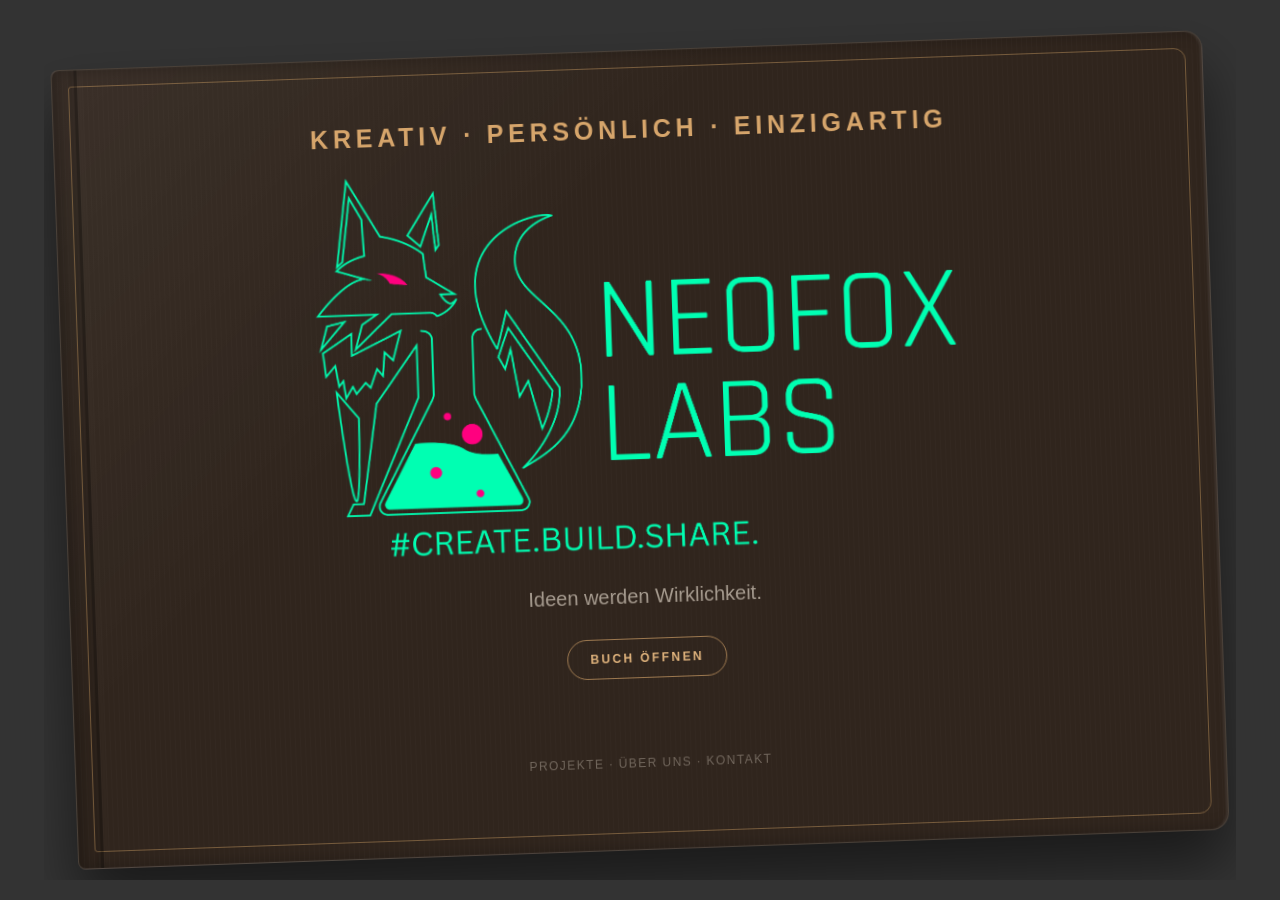
==== html/index.html @ 19af63b9 "webside new design" ====
<!DOCTYPE html>
<html>
    <head>
        <link rel="stylesheet" href="/css/style.css">
        <link rel="stylesheet" href="/css/nav-bar.css">
        <link rel="stylesheet" href="/css/footer.css">
        <link rel="stylesheet" href="/css/catalog.css">
        <link rel="shortcut icon" href="/pics/favicon.ico" type="image/x-icon">
        <script src="/js/main-function-script.js" defer></script>
        <script src="/js/navbar_footer.js"></script>
        <script src="/js/catalog.js"></script>

        <!--schrift-->
        <link rel="preconnect" href="https://fonts.googleapis.com">
        <link rel="preconnect" href="https://fonts.gstatic.com" crossorigin>
        <link href="https://fonts.googleapis.com/css2?family=Atkinson+Hyperlegible+Mono:ital,wght@0,200..800;1,200..800&display=swap" rel="stylesheet">
        <link rel="preconnect" href="https://fonts.googleapis.com">
        <link rel="preconnect" href="https://fonts.gstatic.com" crossorigin>

        <link href="https://fonts.googleapis.com/css2?family=Caveat:wght@400;500&display=swap" rel="stylesheet">

        <title>Neofox-Labs</title>
    </head>

    <body>
        <!--<div id="navbar"></div>

        <div id="logo">
            <img src="/pics/Logo2.png" alt="Neongrüner eckiger Fuchs mit magentafarbenem Auge und integriertem Erlmeyerkoblen" style="height: 100%; width:auto">
        </div>-->

        <div class="page_content">

            <div class="catalog-page centered height_100vh">
                <div class="catalog-section column">

                    <div class="catalog-stage">
                    
                        <div class="catalog-book" id="catalogBook">
                        
                            <!-- Geschlossener Buchdeckel -->
                            <button
                                class="book-cover"
                                id="bookCover"
                                type="button"
                                aria-label="Referenzkatalog öffnen"
                                aria-expanded="false"
                            >
                        
                                <div class="book-cover-content">
                                
                                    <span class="cover-eyebrow">
                                        KREATIV &middot; PERSÖNLICH &middot; EINZIGARTIG
                                    </span>
                                
                                    <img src="/pics/Logo2.png" alt="Neongrüner eckiger Fuchs mit magentafarbenem Auge und integriertem Erlmeyerkoblen" class="cover-logo">
                                    <p class="font_size_20 margin_to_bo_25">
                                        Ideen werden Wirklichkeit.
                                    </p>
                                
                                    <span class="cover-open-hint">
                                        Buch öffnen
                                    </span>

                                    <p class="cover-chapters">
                                        Projekte &middot; Über uns &middot; Kontakt
                                    </p>
                                
                                </div>
                            
                                <span class="book-spine"></span>
                            
                            </button>
                        
                        
                            <!-- Geöffnete Buchseiten -->
                            <div class="book-pages" id="bookPages">
                            
                                <!-- Feste linke Buchseite -->
                                <div class="book-base-page book-base-left">
                                    <span class="book-placeholder">
                                        Für alle, die Ideen nicht nur denken,<br>
                                        sondern Wirklichkeit werden lassen.<br>

                                        Dieses Buch erzählt von Projekten,<br>
                                        die mit einer Idee begonnen haben<br>
                                        und Stück für Stück Gestalt angenommen haben.<br>

                                        Vielleicht beginnt auf den nächsten Seiten<br>
                                        auch deine Geschichte.
                                    </span>

                                    <div class="catalog-controls" id="catalogControls">

                                        <button
                                            class="catalog-arrow"
                                            id="previousPages"
                                            type="button"
                                            aria-label="Vorherige Seite"
                                        >
                                            &#8592;
                                        </button>
                                    
                                        <button
                                            class="close-catalog"
                                            id="closeCatalog"
                                            type="button"
                                        >
                                            Katalog schliessen
                                        </button>
                                    
                                        <button
                                            class="catalog-arrow"
                                            id="nextPages"
                                            type="button"
                                            aria-label="Nächste Seite"
                                        >
                                            &#8594;
                                        </button>
                                    
                                    </div>

                                </div>
                            
                                <!-- Feste rechte Buchseite -->
                                <div class="book-base-page book-base-right"></div>
                            
                                <div class="book-center-fold"></div>

                                <!-- ==========================
                                     HIER KOMMEN DIE SEITEN HIN
                                =========================== -->

                                <div class="catalog-sheet" data-page="1">
                                    <div class="sheet-front page-layout">
                                        <!--Seite 1-->
                                        <div class="margin_to_bo_15"></div>
                                        <img src="/pics/10.webp" style="width: 400px;" alt="">
                                        <div class="margin_to_bo_10"></div>
                                        <h2 class="font-color">Schloss Leuk beleuchtet</h2>
                                    </div>
                                
                                    <div class="sheet-back page-layout">
                                        <!--Seite 2-->
                                        <div class="margin_to_bo_35"></div>
                                        <h2 class="font-color">Schloss Leuk beleuchtet</h2>
                                        <h3 class="font-color">Informationen</h3>
                                        <div class="font-color">
                                            <table>
                                                <tr class="height_30">
                                                    <td class="width_250">Laserdauer:</td>
                                                    <td>20 min</td>
                                                </tr>
                                                <tr class="height_30">
                                                    <td class="width_250">Anzahl und Grösse Sperrholz:</td>
                                                    <td>1,5 DinA3</td>
                                                </tr>
                                                <tr class="height_30">
                                                    <td class="width_250">Baudauer:</td>
                                                    <td>1,5 h</td>
                                                </tr>
                                                <tr class="height_30">
                                                    <td class="width_250">Preis mit Beleuchtung:</td>
                                                    <td>60 CHF</td>
                                                </tr>
                                                <tr class="height_30">
                                                    <td class="width_250">Preis ohne Beleuchtung:</td>
                                                    <td>50 CHF</td>
                                                </tr>
                                            </table>

                                        </div>

                                    </div>
                                </div>
                            
                                <div class="catalog-sheet" data-page="2">
                                    <div class="sheet-front page-layout">
                                        Seite 3
                                    </div>
                                
                                    <div class="sheet-back page-layout">
                                        Seite 4
                                    </div>
                                </div>
                            
                            </div>

                            <!-- Ende book-pages -->

                        </div>
                        <!-- Ende catalog-book -->
                    
                    
                        <!--<div
                            class="catalog-controls"
                            id="catalogControls"
                        >
                    
                            <button
                                class="catalog-arrow"
                                id="previousPages"
                                type="button"
                                aria-label="Vorherige Seite"
                            >
                                &#8592;
                            </button>
                        
                            <button
                                class="close-catalog"
                                id="closeCatalog"
                                type="button"
                            >
                                Katalog schliessen
                            </button>
                        
                            <button
                                class="catalog-arrow"
                                id="nextPages"
                                type="button"
                                aria-label="Nächste Seite"
                            >
                                &#8594;
                            </button>
                        
                        </div>-->
                    
                    </div>
                    <!-- Ende catalog-stage -->
                
                </div>

            

            <!--<div class="construction-banner text_center margin_top_15">
                🚧 Der Shop befindet sich aktuell im Umbau. Inhalte und Funktionen werden laufend ergänzt.
            </div>-->
        </div>

        <!--<div id="line"></div>
        <div id="footer"></div>-->
    </body>
</html>
---- css/style.css ----
:root{
    --background: #333333;
    --background-book-sheets: linear-gradient(90deg,#d8d0c4 0%,#e7dfd3 3%,#f3ebdf 10%,#f3ebdf 90%,#eee5d8 96%,#ddd3c5 100%);
    --footer: #252525;
    --laser: #00ffb2;
    --accent: #ff007f;
    --text-normal: #dedede;
    --font-gold: #d6a56b;
    --box-shadow-weich: rgba(0, 255, 175, 0.25);
    --box-shadow-mittel: rgba(0, 255, 175, 0.5);
}

* {
    box-sizing: border-box;
}

.page_content{
    flex: 1;
}

.construction-banner{
    position: fixed;
    top: 650px;
    left: 0;
    width: 100%;
    background: var(--footer);
    color: var(--accent);
    text-align: center;
    font-weight: 700;
    font-size: 20px;
    padding: 12px 20px;
    z-index: 9999;
    box-shadow: 0 4px 12px rgba(0,0,0,.25);
}

html{
    height: 100%;
}

body{
    background-color: var(--background);
    color: var(--text-normal);

    margin: 0;
    min-height: 100%;

    display: flex;
    flex-direction: column;

    font-family: "Atkinson Hyperlegile Mono", sans-serif;
}

#logo{
    display: flex;
    justify-content: center;
    align-items: center;
    margin: 0;
    height: 13.5vh;
}

#info_text{
    width: 100vw;
    display: flex;
    justify-content: center;
    text-align: center;
    margin: 10px auto;
}

#h2_changed{
    margin-top: 10px;
}

#buttons{
    display: flex;
    justify-content: center;
    margin-top: 20px;
}

.button{
    height: 40px;
    width: 250px;
    font-size: 20px;
    margin: 10px;
    background: var(--box-shadow-weich);
    box-shadow: 0 0 18px var(--box-shadow-weich);
    color: var(--accent);
    border: 0;
    border-radius: 40px;
}

.button:hover{
    background-color: var(--laser);
    cursor: pointer;
}

.button_small{
    height: 30px;
    width: 200px;
    font-size: 15px;
    margin: 10px;
    background: var(--box-shadow-weich);
    box-shadow: 0 0 18px var(--box-shadow-weich);
    color: var(--accent);
    border: 0;
    border-radius: 40px;
}

.button_small:hover{
    background-color: var(--laser);
    cursor: pointer;
}

.margin_to_bo_5{
    margin: 5px 0;
}

.margin_to_bo_10{
    margin: 10px 0;
}

.margin_to_bo_15{
    margin: 15px 0;
}

.margin_to_bo_25{
    margin: 25px 0;
}

.margin_to_bo_35{
    margin: 35px 0;
}

.margin_bo_15{
    margin-bottom: 15px;
}

.margin_bo_5{
    margin-bottom: 5px;
}

.margin_bo_0{
    margin-bottom: 0;
}

.fullscreen{
    display: flex;
    flex-direction: column;
    align-items: center;
}

.just_cont{
    justify-content: center;
}

.display_flex{
    display: flex;
}

.centered{
    display: flex;
    justify-content: center;
    align-items: center;
}

.profilbild{
    height: 320px;
    width: fit-content;
    margin-bottom: 15px;
}

.margin_top_25{
    margin-top: 25px;
}

.margin_top_20{
    margin-top: 20px;
}

.margin_top_15{
    margin-top: 15px;
}


.text_center{
    text-align: center;
    line-height: 1.5;
}

.line_height_normal{
    line-height: 0.5;
}

.line_short{
    border: 2px solid var(--box-shadow-weich);
    filter: blur(4px);
    width: 1000px;
}

.line_very_short{
    border: 2px solid var(--box-shadow-weich);
    filter: blur(4px);
    width: 400px;
    margin: 20px 0;
}

.form_row{
    display: flex;
    justify-content: space-between;
}

.form_button{
    display: flex;
    justify-content: center;
}

.form_row label{
    width: 80px;
}

.form_row input{
    flex-grow: 1;
}

.font_size_10{
    font-size: 10px;
}

.font_size_20{
    font-size: 20px;
}

.info_contact{
    width: 500px;
}

.info_text{
    width: 1000px;
}

.font_bold{
    font-weight: bold;
}

.letter_glow{
    color: var(--box-shadow-mittel);
    text-decoration: none;
}

.margin_10_vh{
    margin-top: 10vh;
}

.margin_9_55_vh{
    margin: 9.55vh 0;
}

strong{
    color: var(--box-shadow-mittel);
    font-weight: 900;
}

ul{
    line-height: 1.5;
}

.indented{
    padding-left: 20px;
}

.width_1000{
    width: 1000px;
}

.height_520{
    height: 520px;
}

.width_500{
    width: 500px;
}

.min_width_150{
    min-width: 150px;
}

.text_deco_none{
    text-decoration: none;
}

.padding_left_right_15{
    padding-left: 15px;
    padding-right: 15px;
}

.height_60vh{
    height: 60vh;
}

.height_100vh{
    height: 100vh;
}

.padding_left_300{
    padding-left: 300px;
}

.column{
    display: flex;
    flex-direction: column;
}

.width_250{
    width: 250px;
}

.height_30{
    height: 30px;
}
---- css/nav-bar.css ----
.navigation {
    display: flex;
    gap: 60px;
    justify-content: center;
    margin-top: 40px;
    margin-bottom: 10px;
}

.navigation a span{
    display: block;
    font-size: 0.75em;
    letter-spacing: 0.08em;
}

.navigation a{
    position: relative;
    color: var(--text-normal);
    text-decoration: none;
    text-transform: uppercase;
    text-align: center;
    letter-spacing: 0.12em;
    font-size: 20px;
    font-weight: 50;
    transition: .25s;
}

/*text färbt sich*/
.navigation a:hover{
    color: var(--laser);
}

/*unterstrich*/
.navigation a::before{
    content: "";
    position: absolute;
    left: 0;
    bottom: -8px;
    width: 0;
    height: 2px;
    background: var(--laser);
    transition: width .25s ease;
}

/*laserpunkt*/
.navigation a::after{
    content: "";
    position: absolute;
    width: 8px;
    height: 8px;
    border-radius: 50%;
    background: #ffffff;
    box-shadow: 
            0 0 8px white
            0 0 15px var(--laser)
            0 0 25px var(--laser);
    left: -8px;
    bottom: -11px;
    opacity: 0;
}

/*hover*/
.navigation a:hover::before{
    width: 100%;;
}

.navigation a:hover::after{
    opacity: 1;
    animation: laser .25s linear forwards;
}

@keyframes laser{
    from{
        left: -8px;
    }
    to{
        left: 100%;
    }
}
---- css/footer.css ----
#line{
    border: 2px solid var(--box-shadow-weich);
    filter: blur(4px);
    width: 100%;
}

#footer{
    background: var(--footer);
    width: 100%;
    display: flex;
    flex-direction: column;
    justify-content: center;
    padding-top: 30px;
    padding-bottom: 30px;
}

#footer-name{
    font-size: 20px;
    display: flex;
    justify-content: center;
}

#footer-moto{
    font-size: 12px;
    display: flex;
    justify-content: center;
}

#footer_buttons{
    display: flex;
    justify-content: center;
}

.footer_button{
    font-size: 10px;
    text-align: center;
    background: var(--footer);
    color: var(--accent);
    box-shadow: 0 0 18px var(--box-shadow-weich);
    border: 0;
    border-radius: 10px;
    width: 100px;
    height: 20px;
    margin: 15px 30px;
}

.footer_button:hover{
    background-color: var(--laser);
    cursor: pointer;
}
---- css/catalog.css ----
.font-color{
    color: darkgoldenrod;
}

.page-layout{
    height: 450px;
    display: flex;
    flex-direction: column;
    align-items: center;
}

/* =========================================
   REFERENZKATALOG
   KOMPLETTE CSS FÜR BUCH + UMBLÄTTER-EFFEKT
========================================= */

.catalog-section {
    min-height: calc(80vh - 80px);
    padding: 30px 20px;
    overflow: hidden;
    box-sizing: border-box;

    display: flex;
    justify-content: center;
    align-items: center;
}


/* =========================================
   EINLEITUNG
========================================= */

.catalog-intro {
    max-width: 750px;
    margin: 0 auto 35px;
    text-align: center;
    transition:
        opacity 0.5s ease,
        transform 0.5s ease,
        max-height 0.5s ease,
        margin 0.5s ease;
}

.catalog-intro.is-hidden {
    max-height: 0;
    margin-bottom: 0;
    opacity: 0;
    overflow: hidden;
    pointer-events: none;
    transform: translateY(-20px);
}

.catalog-eyebrow {
    display: block;
    margin-bottom: 10px;
    color: #c8965a;
    font-size: 0.8rem;
    font-weight: 600;
    letter-spacing: 0.25rem;
    text-transform: uppercase;
}

.catalog-intro h1 {
    margin: 0;
    color: #f5efe5;
    font-family: Georgia, "Times New Roman", serif;
    font-size: clamp(2.8rem, 7vw, 5rem);
    font-weight: 400;
    line-height: 1;
}

.catalog-intro p {
    max-width: 650px;
    margin: 22px auto 0;
    color: #bcb6ad;
    font-size: 1rem;
    line-height: 1.7;
}


/* =========================================
   BÜHNE
========================================= */

.catalog-stage {
    position: relative;
    width: 100%;
    max-width: 1800px;
    margin: 0 auto;
    perspective: 2200px;
}


/* =========================================
   BUCH
========================================= */

.catalog-book {
    position: relative;
    width: min(1500px, 90vw);
    height: 800px;
    margin: 0 auto;
    transform-style: preserve-3d;
    transition:
        width 0.8s ease,
        height 0.8s ease,
        transform 0.8s ease;
}

.catalog-book:not(.is-open) {
    transform: rotateZ(-2deg);
}

.catalog-book.is-open {
    width: min(1500px, 94vw);
    height: 800px;
    transform: rotateZ(0);
}


/* =========================================
   GESCHLOSSENER EINBAND
========================================= */

.book-cover {
    position: absolute;
    inset: 0;
    z-index: 200;
    display: block;
    width: 100%;
    height: 100%;
    padding: 0;
    border: 1px solid rgba(255, 255, 255, 0.12);
    border-radius: 8px 18px 18px 8px;
    background:
        linear-gradient(
            135deg,
            rgba(255, 255, 255, 0.05),
            transparent 35%
        ),
        #30251d;
    color: #f8f0e5;
    cursor: pointer;
    overflow: hidden;
    transform-origin: left center;
    transform-style: preserve-3d;
    box-shadow:
        0 35px 60px rgba(0, 0, 0, 0.5),
        inset 8px 0 15px rgba(0, 0, 0, 0.25),
        inset -2px 0 2px rgba(255, 255, 255, 0.08);
    transition:
        transform 1.1s cubic-bezier(0.7, 0, 0.2, 1),
        opacity 0.3s ease,
        visibility 0.3s ease;
}

.book-cover::before {
    content: "";
    position: absolute;
    inset: 16px;
    border: 1px solid rgba(205, 157, 99, 0.45);
    border-radius: 3px 12px 12px 3px;
    pointer-events: none;
}

.book-cover::after {
    content: "";
    position: absolute;
    inset: 0;
    background:
        repeating-linear-gradient(
            90deg,
            rgba(255, 255, 255, 0.015) 0,
            rgba(255, 255, 255, 0.015) 1px,
            transparent 1px,
            transparent 5px
        );
    pointer-events: none;
}

.book-cover-content {
    position: relative;
    z-index: 2;
    display: flex;
    height: 100%;
    padding: 55px 70px;
    flex-direction: column;
    align-items: center;
    justify-content: center;
    text-align: center;
    box-sizing: border-box;
}

.cover-eyebrow {
    margin-bottom: 20px;
    color: var(--font-gold);
    font-size: 25px;
    font-weight: 600;
    letter-spacing: 0.3rem;
    text-transform: uppercase;
}

.cover-logo{
    width: 650px;
    height:auto;
}

.book-cover h2 {
    margin: 0;
    font-family: Georgia, "Times New Roman", serif;
    font-size: clamp(2.7rem, 6vw, 5rem);
    font-weight: 400;
    line-height: 1;
}

.cover-line {
    width: 60px;
    height: 1px;
    margin: 28px 0;
    background: #c9955b;
}

.book-cover p {
    max-width: 510px;
    color: #cfc4b6be;
    line-height: 1.7;
}

.cover-chapters {
    margin-top: 75px;
    font-size: 12px;
    letter-spacing: 0.12em;
    text-transform: uppercase;
    opacity: 0.55;
}

.cover-open-hint {
    display: inline-block;
    padding: 12px 22px;
    border: 1px solid rgba(214, 165, 107, 0.65);
    border-radius: 999px;
    color: #e1b47d;
    font-size: 0.75rem;
    font-weight: 600;
    letter-spacing: 0.15rem;
    text-transform: uppercase;
    transition:
        color 0.25s ease,
        background 0.25s ease,
        transform 0.25s ease;
}

.book-cover:hover .cover-open-hint {
    color: #2b211a;
    background: #d6a56b;
    transform: translateY(-2px);
}

.book-spine {
    position: absolute;
    top: 0;
    bottom: 0;
    left: 22px;
    width: 3px;
    background: rgba(0, 0, 0, 0.28);
    box-shadow:
        4px 0 7px rgba(255, 255, 255, 0.04),
        -3px 0 5px rgba(0, 0, 0, 0.25);
}


/* Einband öffnen */

.catalog-book.is-open .book-cover {
    opacity: 0;
    visibility: hidden;
    pointer-events: none;
    transform: rotateY(-155deg);
}


/* =========================================
   GEÖFFNETE BUCHSEITEN
========================================= */

.book-pages {
    position: absolute;
    inset: 0;
    opacity: 0;
    visibility: hidden;
    transform: scale(0.9);
    transform-style: preserve-3d;
    box-shadow:
        0 35px 75px rgba(0, 0, 0, 0.55),
        0 4px 10px rgba(0, 0, 0, 0.35);
    transition:
        opacity 0.5s ease 0.3s,
        transform 0.7s ease 0.25s,
        visibility 0s linear 0.5s;
}

.catalog-book.is-open .book-pages {
    opacity: 1;
    visibility: visible;
    transform: scale(1);
    transition:
        opacity 0.5s ease 0.3s,
        transform 0.7s ease 0.25s,
        visibility 0s;
}


/* Feste Seiten unter den Blättern */

.book-base-page {
    position: absolute;
    top: 0;
    width: 50%;
    height: 100%;
    background: #f3ebdf;
    box-shadow:
        inset 0 0 25px rgba(0, 0, 0, 0.08);
}

.book-base-left {
    left: 0;
    border-radius: 10px 0 0 10px;
    background:
        linear-gradient(90deg,#f3ebdf 0%,#f3ebdf 88%,#ece4d9 95%,#ddd5ca 98%,#cfc6ba 100%);
}

.book-base-right {
    right: 0;
    border-radius: 0 10px 10px 0;
    background:
        linear-gradient(90deg,#cfc6ba 0%,#ddd5ca 2%,#ece4d9 5%,#f3ebdf 12%,#f3ebdf 100%);
}

.book-placeholder {
    position: absolute;
    top: 50%;
    left: 50%;
    color: rgba(51, 38, 27, 0.322);
    font-family: "Caveat", cursive;
    font-size: 15px;
    line-height: 1.35;
    letter-spacing: 0.08rem;
    white-space: nowrap;
    transform:
        translate(-50%, -50%)
        rotate(-20deg);
}


/* =========================================
   UMBLÄTTER-BLÄTTER
========================================= */

.catalog-sheet {
    position: absolute;

    width: 50%;
    height: 100%;

    right: 0;
    top: 0;

    transform-origin: left center;
    transform-style: preserve-3d;

    transition: transform 0.8s ease;
}

.catalog-sheet.is-turned {
    transform: rotateY(-180deg);
}

.sheet-face {
    position: absolute;
    inset: 0;
    overflow: hidden;
    backface-visibility: hidden;
    -webkit-backface-visibility: hidden;
}

.sheet-front,
.sheet-back {
    position: absolute;
    width: 100%;
    height: 100%;
    top: 0;
    left: 0;
    background: var(--background-book-sheets);
    backface-visibility: hidden;
    -webkit-backface-visibility: hidden;

    overflow: hidden;
}

.sheet-front {
    transform: rotateY(0deg);
}

.sheet-back {
    transform: rotateY(180deg);
}


/* Licht und Schatten während des Umblätterns */

.catalog-sheet::after {
    content: "";
    position: absolute;
    inset: 0;
    z-index: 10;
    opacity: 0;
    pointer-events: none;
    background:
        linear-gradient(
            90deg,
            rgba(0, 0, 0, 0.42),
            transparent 28%,
            transparent 72%,
            rgba(255, 255, 255, 0.16)
        );
    transition: opacity 0.35s ease;
    backface-visibility: hidden;
}

.catalog-sheet.is-turning::after {
    opacity: 0.58;
}


/* =========================================
   INHALT EINER SEITE
========================================= */

.sheet-page {
    width: 100%;
    height: 100%;
    padding: 28px 38px 38px;
    color: #261f1a;
    background: #f4ede2;
    overflow: hidden;
    box-sizing: border-box;
}

.sheet-page-right {
    border-radius: 0 10px 10px 0;
    background:
        linear-gradient(
            90deg,
            rgba(0, 0, 0, 0.13),
            transparent 9%,
            transparent 92%,
            rgba(0, 0, 0, 0.05)
        ),
        #f6efe5;
}

.sheet-page-left {
    border-radius: 10px 0 0 10px;
    background:
        linear-gradient(
            90deg,
            rgba(0, 0, 0, 0.06),
            transparent 10%,
            transparent 90%,
            rgba(0, 0, 0, 0.13)
        ),
        #f2e9dd;
}

.page-number {
    display: block;
    margin-bottom: 15px;
    font-family: Georgia, "Times New Roman", serif;
    font-size: 0.75rem;
}

.sheet-page-right .page-number {
    text-align: right;
}

.page-image-wrapper {
    width: 100%;
    height: 210px;
    margin-bottom: 22px;
    border-radius: 2px;
    overflow: hidden;
    background: #ddd2c3;
}

.page-image-wrapper img {
    display: block;
    width: 100%;
    height: 100%;
    object-fit: cover;
    transition: transform 0.45s ease;
}

.sheet-page:hover .page-image-wrapper img {
    transform: scale(1.03);
}

.page-category {
    display: block;
    margin-bottom: 10px;
    color: #805d3d;
    font-size: 0.7rem;
    font-weight: 600;
    letter-spacing: 0.12rem;
    text-transform: uppercase;
}

.sheet-page h2 {
    margin: 0;
    font-family: Georgia, "Times New Roman", serif;
    font-size: clamp(2rem, 4vw, 2.8rem);
    font-weight: 400;
    line-height: 1.05;
}

.page-divider {
    width: 45px;
    height: 1px;
    margin: 18px 0;
    background: #a77a4d;
}

.sheet-page p {
    margin: 0 0 20px;
    color: #5f554b;
    font-size: 0.9rem;
    line-height: 1.6;
}

.page-link {
    display: inline-block;
    padding-bottom: 4px;
    border-bottom: 1px solid #8c623c;
    color: #3c2a1e;
    font-size: 0.8rem;
    font-weight: 600;
    text-decoration: none;
    transition:
        color 0.25s ease,
        border-color 0.25s ease;
}

.page-link:hover {
    color: #a47143;
    border-color: #a47143;
}


/* =========================================
   BUCHMITTE
========================================= */

.book-center-fold {
    position: absolute;
    z-index: 150;
    top: 0;
    bottom: 0;
    left: 50%;
    width: 28px;
    pointer-events: none;
    transform: translateX(-50%);
    background:
        linear-gradient(
            90deg,
            transparent,
            rgba(0, 0, 0, 0.15),
            rgba(255, 255, 255, 0.4),
            rgba(0, 0, 0, 0.15),
            transparent
        );
}


/* =========================================
   STEUERUNG
========================================= */

.catalog-controls {
    z-index: 800;
    position: absolute;
    left: 0;
    right: 0;
    bottom: 20px;
    display: flex;
    align-items: center;
    justify-content: center;
    gap: 18px;
    opacity: 0;
    visibility: hidden;
    transform: translateY(15px);
    transition:
        opacity 0.4s ease,
        transform 0.4s ease,
        max-height 0.4s ease,
        margin 0.4s ease,
        visibility 0s linear 0.4s;
}

.catalog-controls.is-visible {
    max-height: 80px;
    margin-top: 28px;
    opacity: 1;
    visibility: visible;
    transform: translateY(0);
    transition:
        opacity 0.4s ease 0.5s,
        transform 0.4s ease 0.5s,
        max-height 0.4s ease,
        margin 0.4s ease,
        visibility 0s;
}

.catalog-arrow,
.close-catalog {
    border: 1px solid rgba(214, 165, 107, 0.45);
    background: transparent;
    color: #e0c5a4;
    cursor: pointer;
    transition:
        background 0.25s ease,
        color 0.25s ease,
        transform 0.25s ease,
        opacity 0.25s ease;
}

.catalog-arrow {
    display: grid;
    width: 48px;
    height: 48px;
    border-radius: 50%;
    place-items: center;
    font-size: 1.3rem;
}

.close-catalog {
    min-height: 48px;
    padding: 0 24px;
    border-radius: 999px;
    font-size: 0.75rem;
    font-weight: 600;
    letter-spacing: 0.08rem;
    text-transform: uppercase;
}

.catalog-arrow:hover,
.close-catalog:hover {
    background: #d6a56b;
    color: #211a15;
    transform: translateY(-2px);
}

.catalog-arrow:disabled {
    cursor: not-allowed;
    opacity: 0.3;
    transform: none;
}


/* =========================================
   TABLET
========================================= */

@media (max-width: 850px) {

    .catalog-section {
        padding-top: 35px;
    }

    .catalog-book {
        height: 400px;
    }

    .catalog-book.is-open {
        height: 520px;
    }

    .book-cover-content {
        padding: 45px;
    }

    .sheet-page {
        padding: 24px 28px 32px;
    }

    .page-image-wrapper {
        height: 180px;
    }

    .sheet-page h2 {
        font-size: 2.2rem;
    }

    .sheet-page p {
        font-size: 0.84rem;
    }
}


/* =========================================
   SMARTPHONE
========================================= */

@media (max-width: 650px) {

    .catalog-section {
        min-height: auto;
        padding: 30px 10px 50px;
    }

    .catalog-intro {
        margin-bottom: 25px;
    }

    .catalog-intro h1 {
        font-size: 2.8rem;
    }

    .catalog-book {
        width: min(360px, 92vw);
        height: 470px;
    }

    .catalog-book.is-open {
        width: min(620px, 96vw);
        height: 430px;
    }

    .book-cover-content {
        padding: 45px 30px;
    }

    .book-cover h2 {
        font-size: 2.7rem;
    }

    .book-cover p {
        font-size: 0.9rem;
    }

    .cover-open-hint {
        margin-top: 25px;
        padding: 10px 18px;
        font-size: 0.68rem;
    }

    .sheet-page {
        padding: 18px 16px 24px;
    }

    .page-number {
        margin-bottom: 10px;
        font-size: 0.65rem;
    }

    .page-image-wrapper {
        height: 135px;
        margin-bottom: 14px;
    }

    .page-category {
        margin-bottom: 7px;
        font-size: 0.55rem;
        letter-spacing: 0.07rem;
    }

    .sheet-page h2 {
        font-size: 1.45rem;
    }

    .page-divider {
        width: 35px;
        margin: 11px 0;
    }

    .sheet-page p {
        margin-bottom: 12px;
        font-size: 0.7rem;
        line-height: 1.45;
    }

    .page-link {
        font-size: 0.65rem;
    }

    .book-placeholder {
        font-size: 1.2rem;
    }

    .book-center-fold {
        width: 18px;
    }

    .catalog-controls {
        gap: 10px;
    }

    .catalog-controls.is-visible {
        margin-top: 20px;
    }

    .catalog-arrow {
        width: 44px;
        height: 44px;
    }

    .close-catalog {
        min-height: 44px;
        padding: 0 15px;
        font-size: 0.65rem;
    }
}


/* =========================================
   SEHR KLEINE SMARTPHONES
========================================= */

@media (max-width: 420px) {

    .catalog-book.is-open {
        width: 96vw;
        height: 390px;
    }

    .sheet-page {
        padding: 15px 12px 20px;
    }

    .page-image-wrapper {
        height: 115px;
    }

    .sheet-page h2 {
        font-size: 1.25rem;
    }

    .sheet-page p {
        font-size: 0.64rem;
    }

    .page-link {
        font-size: 0.6rem;
    }

    .close-catalog {
        padding: 0 12px;
        font-size: 0.58rem;
    }
}


/* =========================================
   WENIGER ANIMATIONEN
========================================= */

@media (prefers-reduced-motion: reduce) {

    .catalog-book,
    .book-cover,
    .book-pages,
    .catalog-sheet,
    .catalog-controls,
    .catalog-intro,
    .page-image-wrapper img {
        transition: none;
    }
}
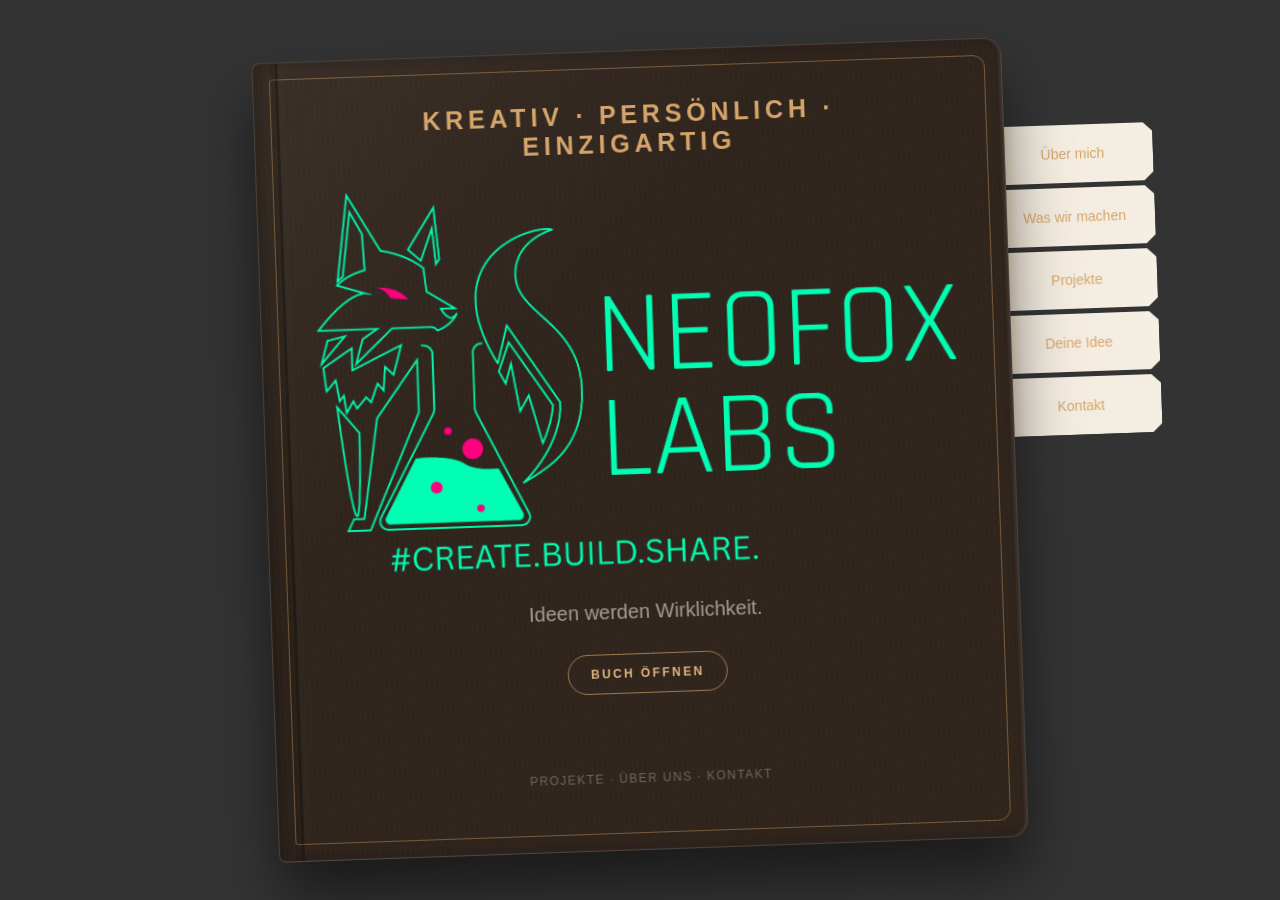
==== commit c51b67dd: "some changes" ====
--- a/html/index.html
+++ b/html/index.html
@@ -23,12 +23,6 @@
     </head>
 
     <body>
-        <!--<div id="navbar"></div>
-
-        <div id="logo">
-            <img src="/pics/Logo2.png" alt="Neongrüner eckiger Fuchs mit magentafarbenem Auge und integriertem Erlmeyerkoblen" style="height: 100%; width:auto">
-        </div>-->
-
         <div class="page_content">
 
             <div class="catalog-page centered height_100vh">
@@ -77,7 +71,7 @@
                             <div class="book-pages" id="bookPages">
                             
                                 <!-- Feste linke Buchseite -->
-                                <div class="book-base-page book-base-left">
+                                <div class="book-base-page book-base-left" id="book-cover">
                                     <span class="book-placeholder">
                                         Für alle, die Ideen nicht nur denken,<br>
                                         sondern Wirklichkeit werden lassen.<br>
@@ -90,7 +84,17 @@
                                         auch deine Geschichte.
                                     </span>
 
+                                    <!--Steuerungsbuttons-->
                                     <div class="catalog-controls" id="catalogControls">
+
+                                        <button
+                                            class="catalog-arrow"
+                                            id="homePage"
+                                            type="button"
+                                            aria-label="Startseite"
+                                        >
+                                            &#x2302;
+                                        </button>
 
                                         <button
                                             class="catalog-arrow"
@@ -127,117 +131,222 @@
                             
                                 <div class="book-center-fold"></div>
 
-                                <!-- ==========================
-                                     HIER KOMMEN DIE SEITEN HIN
-                                =========================== -->
-
-                                <div class="catalog-sheet" data-page="1">
-                                    <div class="sheet-front page-layout">
-                                        <!--Seite 1-->
-                                        <div class="margin_to_bo_15"></div>
-                                        <img src="/pics/10.webp" style="width: 400px;" alt="">
-                                        <div class="margin_to_bo_10"></div>
-                                        <h2 class="font-color">Schloss Leuk beleuchtet</h2>
-                                    </div>
-                                
-                                    <div class="sheet-back page-layout">
-                                        <!--Seite 2-->
-                                        <div class="margin_to_bo_35"></div>
-                                        <h2 class="font-color">Schloss Leuk beleuchtet</h2>
-                                        <h3 class="font-color">Informationen</h3>
-                                        <div class="font-color">
-                                            <table>
-                                                <tr class="height_30">
-                                                    <td class="width_250">Laserdauer:</td>
-                                                    <td>20 min</td>
-                                                </tr>
-                                                <tr class="height_30">
-                                                    <td class="width_250">Anzahl und Grösse Sperrholz:</td>
-                                                    <td>1,5 DinA3</td>
-                                                </tr>
-                                                <tr class="height_30">
-                                                    <td class="width_250">Baudauer:</td>
-                                                    <td>1,5 h</td>
-                                                </tr>
-                                                <tr class="height_30">
-                                                    <td class="width_250">Preis mit Beleuchtung:</td>
-                                                    <td>60 CHF</td>
-                                                </tr>
-                                                <tr class="height_30">
-                                                    <td class="width_250">Preis ohne Beleuchtung:</td>
-                                                    <td>50 CHF</td>
-                                                </tr>
-                                            </table>
-
-                                        </div>
-
-                                    </div>
+                                <div id="buch">
+
+                                    <div class="catalog-sheet" data-page="1">
+                                        <div class="sheet-front page-layout just_cont">
+                                            <!--Kapitelübersicht-->
+                                            <!--Seite 1-->
+                                            <a href="#kapitel_ueber_mich" class="sections margin_to_bo_15 book-link padding_left_right_50 toc-entry" data-target="kapitel_ueber_mich">
+                                                <span class="toc-title">Über mich</span>
+                                                <span class="toc-dots"></span>
+                                                <span class="toc-page">2</span>
+                                            </a>
+                                            <a href="#kapitel_was_wir_machen" class="sections margin_to_bo_15 book-link padding_left_right_50 toc-entry" data-target="kapitel_was_wir_machen">
+                                                <span class="toc-title">Was wir machen</span>
+                                                <span class="toc-dots"></span>
+                                                <span class="toc-page">4</span>
+                                            </a>
+                                            <a href="#kapitel_projekte" class="sections margin_to_bo_15 book-link padding_left_right_50 toc-entry" data-target="kapitel_projekte">
+                                                <span class="toc-title">Projekte</span>
+                                                <span class="toc-dots"></span>
+                                                <span class="toc-page">3</span>
+                                            </a>
+                                            <a href="#kapitel_deine_idee" class="sections margin_to_bo_15 book-link padding_left_right_50 toc-entry" data-target="kapitel_deine_idee">
+                                                <span class="toc-title">Deine Idee</span>
+                                                <span class="toc-dots"></span>
+                                                <span class="toc-page">3</span>
+                                            </a>
+                                            <a href="#kapitel_kontakt" class="sections margin_to_bo_15 book-link padding_left_right_50 toc-entry" data-target="kapitel_kontakt">
+                                                <span class="toc-title">Kontakt</span>
+                                                <span class="toc-dots"></span>
+                                                <span class="toc-page">3</span>
+                                            </a>
+                                            <div class="margin_to_bo_25"></div>
+                                            <a href="#kapitel_anhang" class="sections margin_to_bo_15 book-link padding_left_right_50 toc-entry" data-target="kapitel_anhang">
+                                                <span class="toc-title">Anhang</span>
+                                                <span class="toc-dots"></span>
+                                                <span class="toc-page">3</span>
+                                            </a>
+                                            <span class="page-number page-right">
+                                                1
+                                            </span>
+                                        </div>
+                                    
+                                        <div class="sheet-back page-layout just_cont">
+                                            <!--Seite 2-->
+                                            <h1 class="font-color">Über mich</h1>
+                                            <span class="page-number page-left">
+                                                2
+                                            </span>
+                                        </div>
+                                    </div>
+
+                                    <div id="kapitel_ueber_mich">
+                                        <div class="catalog-sheet" data-page="2">
+                                            <div class="sheet-front page-layout centered padding_left_right_50">
+                                                <!--Seite 3-->
+                                                <h2 class="font-color">Christian Schmid</h2>
+                                                <h3 class="font-color">Gründer von Neofox-Labs</h3>
+                                                <img src="/pics/profilbild_v2.png" style="height: 200px; width:auto" alt="">
+                                                <p class="font-color text_center">
+                                                    Ich bin Christian, Gründer von Neofox-Labs. Mein Berufsweg begann als Koch, führte mich über die Ausbildung
+                                                    zum Elektroinstallateur bis zur Weiterbildung zum Elektrotechniker. Jede dieser Stationen hat meinen Blick 
+                                                    auf Arbeit geprägt - von handwerklicher Präzision über technisches Verständnis bis hin zum strukturierten Lösen 
+                                                    komplexer Aufgaben. <br><br> Mit der Zeit entdeckte ich meine Leidenschaft für digitale Gestaltung. Ich begann, mich 
+                                                    intensiv mit Webentwicklung, Design und 3D-Modellierung auseinanderzusetzen und entwickelte meine Fähigkeiten 
+                                                    Schritt für Schritt durch eigene Projekte weiter. <br><br>Aus dieser Leidenschaft entstand Neofox-Labs. Heute verbinde 
+                                                    ich technisches Know-how mit kreativem Design, um durchdachte digitale Lösungen und individuelle Produkte zu entwickeln. 
+                                                    Dabei lege ich Wert auf Qualität, persönliche Zusammenarbeit und den Anspruch, jedes Projekt kontinuierlich weiterzuentwickeln.
+                                                </p>
+                                                <span class="page-number page-right">
+                                                    3
+                                                </span>
+                                            </div>
+                                        
+                                            <div class="sheet-back page-layout just_cont">
+                                                <!--Seite 4-->
+                                                <h1 class="font-color">Was wir machen</h1>
+                                                <span class="page-number page-left">
+                                                    4
+                                                </span>
+
+                                            </div>
+                                        </div>
+                                    </div>
+                                    
+                                    <div id="kapitel_was_wir_machen">
+                                        <div class="catalog-sheet" data-page="3">
+                                            <div class="sheet-front page-layout centered padding_left_right_50">
+                                                <!--Seite 5-->
+                                                <img src="/pics/10.webp" style="height: 200px; width:auto" alt="">
+                                                <p class="font-color text_center">
+                                                    Hallo, wir sind Neofox-Labs.<br><br>Wir entwickeln individuelle Produkte und digitale Lösungen mit Fokus auf Lasergravur, 
+                                                    Laserschnitt und Button-Herstellung. Von der ersten Idee bis zum fertigen Produkt arbeiten wir präzise, strukturiert und 
+                                                    mit einem hohen Anspruch an Qualität.<br><br>Ob Einzelstück, Prototyp oder Kleinserie - wir denken mit, arbeiten 
+                                                    lösungsorientiert und setzen jedes Projekt sauber und reproduzierbar um. Unser Ziel sind Produkte, die nicht nur gut aussehen, 
+                                                    sondern auch technisch überzeugen und langlebig verarbeitet sind.<br><br>Neofox-Labs steht für präzise Umsetzung, klare 
+                                                    Prozesse und ehrliche Zusammenarbeit. Wir verzichten auf leere Versprechen und unnötige Komplexität. Stattdessen setzen wir 
+                                                    auf transparente Kommunikation, pragmatische Lösungen und Ergebnisse, hinter denen wir stehen.
+                                                </p>
+                                                <span class="page-number page-right">
+                                                    5
+                                                </span>
+                                            </div>
+                                        
+                                            <div class="sheet-back page-layout just_cont">
+                                                <!--Seite 6-->
+                                                <h1 class="font-color">Projekte</h1>
+                                                <span class="page-number page-left">
+                                                    6
+                                                </span>
+                                            </div>
+                                        </div>
+                                    </div>
+
+                                    <div id="kapitel_projekte">
+                                        <div class="catalog-sheet" data-page="4">
+                                            <div class="sheet-front page-layout">
+                                                <!--Seite 7-->
+                                                <div class="margin_to_bo_15"></div>
+                                                <img src="/pics/10.webp" style="width: 400px;" alt="">
+                                                <div class="margin_to_bo_10"></div>
+                                                <h2 class="font-color">Schloss Leuk beleuchtet</h2>
+                                                <span class="page-number page-right">
+                                                    7
+                                                </span>
+                                            </div>
+                                        
+                                            <div class="sheet-back page-layout">
+                                                <!--Seite 8-->
+                                                <div class="margin_to_bo_35"></div>
+                                                <h2 class="font-color">Schloss Leuk beleuchtet</h2>
+                                                <h3 class="font-color">Informationen</h3>
+                                                <div class="font-color">
+                                                    <table>
+                                                        <tr class="height_30">
+                                                            <td class="width_250">Laserdauer:</td>
+                                                            <td>20 min</td>
+                                                        </tr>
+                                                        <tr class="height_30">
+                                                            <td class="width_250">Anzahl und Grösse Sperrholz:</td>
+                                                            <td>1,5 DinA3</td>
+                                                        </tr>
+                                                        <tr class="height_30">
+                                                            <td class="width_250">Baudauer:</td>
+                                                            <td>1,5 h</td>
+                                                        </tr>
+                                                        <tr class="height_30">
+                                                            <td class="width_250">Preis mit Beleuchtung:</td>
+                                                            <td>60 CHF</td>
+                                                        </tr>
+                                                        <tr class="height_30">
+                                                            <td class="width_250">Preis ohne Beleuchtung:</td>
+                                                            <td>50 CHF</td>
+                                                        </tr>
+                                                    </table>
+                                                </div>
+                                                <span class="page-number page-left">
+                                                    8
+                                                </span>
+
+                                            </div>
+                                        </div>
+                                    
+                                        <div class="catalog-sheet" data-page="2">
+                                            <div class="sheet-front page-layout">
+                                                <!--Seite 9-->
+                                                <span class="page-number page-right">
+                                                    9
+                                                </span>
+                                            </div>
+                                        
+                                            <div class="sheet-back page-layout">
+                                                <!--Seite 10-->
+                                                <span class="page-number page-left">
+                                                    10
+                                                </span>
+                                            </div>
+                                        </div>
+                                    </div>
+                                
                                 </div>
                             
-                                <div class="catalog-sheet" data-page="2">
-                                    <div class="sheet-front page-layout">
-                                        Seite 3
-                                    </div>
-                                
-                                    <div class="sheet-back page-layout">
-                                        Seite 4
-                                    </div>
-                                </div>
-                            
                             </div>
 
                             <!-- Ende book-pages -->
+
+                            <div class="book-tabs">
+
+                                <button class="book-tab" data-target="kapitel_ueber_mich">
+                                    Über mich
+                                </button>
+                            
+                                <button class="book-tab" data-target="kapitel_was_wir_machen">
+                                    Was wir machen
+                                </button>
+                            
+                                <button class="book-tab" data-target="kapitel_projekte">
+                                    Projekte
+                                </button>
+                            
+                                <button class="book-tab" data-target="kapitel_deine_idee">
+                                    Deine Idee
+                                </button>
+                            
+                                <button class="book-tab" data-target="kapitel_kontakt">
+                                    Kontakt
+                                </button>
+                            
+                            </div>
 
                         </div>
                         <!-- Ende catalog-book -->
-                    
-                    
-                        <!--<div
-                            class="catalog-controls"
-                            id="catalogControls"
-                        >
-                    
-                            <button
-                                class="catalog-arrow"
-                                id="previousPages"
-                                type="button"
-                                aria-label="Vorherige Seite"
-                            >
-                                &#8592;
-                            </button>
-                        
-                            <button
-                                class="close-catalog"
-                                id="closeCatalog"
-                                type="button"
-                            >
-                                Katalog schliessen
-                            </button>
-                        
-                            <button
-                                class="catalog-arrow"
-                                id="nextPages"
-                                type="button"
-                                aria-label="Nächste Seite"
-                            >
-                                &#8594;
-                            </button>
-                        
-                        </div>-->
                     
                     </div>
                     <!-- Ende catalog-stage -->
                 
                 </div>
-
-            
-
-            <!--<div class="construction-banner text_center margin_top_15">
-                🚧 Der Shop befindet sich aktuell im Umbau. Inhalte und Funktionen werden laufend ergänzt.
-            </div>-->
         </div>
-
-        <!--<div id="line"></div>
-        <div id="footer"></div>-->
     </body>
 </html>
--- a/css/style.css
+++ b/css/style.css
@@ -12,6 +12,11 @@
 
 * {
     box-sizing: border-box;
+}
+
+html,
+body {
+    overflow: hidden;
 }
 
 .page_content{
@@ -292,6 +297,11 @@
     padding-right: 15px;
 }
 
+.padding_left_right_50{
+    padding-left: 50px;
+    padding-right: 50px;
+}
+
 .height_60vh{
     height: 60vh;
 }
--- a/css/catalog.css
+++ b/css/catalog.css
@@ -9,15 +9,32 @@
     align-items: center;
 }
 
+.page-number{
+    position: absolute;
+    bottom: 25px;
+    font-size: 18px;
+    color: var(--font-gold);
+    user-select: none;
+}
+
+.page-left{
+    left: 35px;
+}
+
+.page-right{
+    right: 35px;
+}
+
 /* =========================================
    REFERENZKATALOG
    KOMPLETTE CSS FÜR BUCH + UMBLÄTTER-EFFEKT
 ========================================= */
 
 .catalog-section {
+    position: relative;
     min-height: calc(80vh - 80px);
     padding: 30px 20px;
-    overflow: hidden;
+    overflow: visible;
     box-sizing: border-box;
 
     display: flex;
@@ -88,6 +105,7 @@
     max-width: 1800px;
     margin: 0 auto;
     perspective: 2200px;
+    overflow: visible;
 }
 
 
@@ -97,7 +115,8 @@
 
 .catalog-book {
     position: relative;
-    width: min(1500px, 90vw);
+    /*width: min(1500px, 90vw);*/
+    width: min(750px, 90vw);
     height: 800px;
     margin: 0 auto;
     transform-style: preserve-3d;
@@ -105,6 +124,7 @@
         width 0.8s ease,
         height 0.8s ease,
         transform 0.8s ease;
+    overflow: visible;
 }
 
 .catalog-book:not(.is-open) {
@@ -278,6 +298,41 @@
     transform: rotateY(-155deg);
 }
 
+/* Kapitelauswahl*/
+.sections:hover{
+    cursor: pointer;
+    font-weight: bold;
+}
+
+.book-link{
+    text-decoration: none;
+    font-size: 30px;
+}
+
+.toc-entry {
+    display: flex;
+    align-items: center;
+    text-decoration: none;
+    color: var(--font-gold);
+    width: 100%;
+}
+
+.toc-title {
+    white-space: nowrap;
+}
+
+.toc-dots {
+    flex: 1;
+    border-bottom: 2px dotted rgba(214, 165, 107, 0.5);
+    margin: 0 12px;
+}
+
+.toc-page {
+    width: 2ch;          /* oder 3ch bei Seiten >99 */
+    text-align: right;
+    flex-shrink: 0;
+}
+
 
 /* =========================================
    GEÖFFNETE BUCHSEITEN
@@ -297,6 +352,7 @@
         opacity 0.5s ease 0.3s,
         transform 0.7s ease 0.25s,
         visibility 0s linear 0.5s;
+    z-index: 2;
 }
 
 .catalog-book.is-open .book-pages {
@@ -320,6 +376,7 @@
     background: #f3ebdf;
     box-shadow:
         inset 0 0 25px rgba(0, 0, 0, 0.08);
+    z-index: 2;
 }
 
 .book-base-left {
@@ -368,7 +425,7 @@
     transform-origin: left center;
     transform-style: preserve-3d;
 
-    transition: transform 0.8s ease;
+    transition: transform 0.8s ease-in-out;
 }
 
 .catalog-sheet.is-turned {
@@ -664,6 +721,136 @@
     transform: none;
 }
 
+/* =========================================
+   KAPITELREGISTER
+========================================= */
+
+.book-tabs{
+    position: absolute;
+
+    /* Reiter nur ca. 7px in der Buchseite */
+
+    right: -148px;
+    top: 90px;
+    display: flex;
+    flex-direction: column;
+    gap: 5px;
+
+    z-index: 1;
+}
+
+
+/* =========================================
+   EINZELNER REITER
+========================================= */
+
+.book-tab{
+    position: relative;
+    width: 155px;
+    height: 58px;
+    box-sizing: border-box;
+    padding: 0 24px 0 18px;
+    display: flex;
+    align-items: center;
+    justify-content: center;
+    border: none;
+    color: var(--font-gold);
+    font-family: inherit;
+    font-size: 14px;
+    cursor: pointer;
+
+    /* Papieroptik */
+
+    background:
+        linear-gradient(
+            90deg,
+            #d5b36d 0px,
+            #eadcc5 7px,
+            #f3ebdf 18px,
+            #f5eee3 100%
+        );
+
+    /*
+        Nur kleine abgeschnittene Ecken rechts.
+        Vorher waren 84% zu aggressiv.
+    */
+
+    clip-path: polygon(
+        0 0,
+        94% 0,
+        100% 15%,
+        100% 85%,
+        94% 100%,
+        0 100%
+    );
+    filter:
+        drop-shadow(
+            3px 4px 3px
+            rgba(0, 0, 0, 0.3)
+        );
+    transition:
+        transform 0.25s ease,
+        filter 0.25s ease,
+        background 0.25s ease;
+}
+
+
+/* =========================================
+   EINSTECKKANTE
+========================================= */
+
+.book-tab::before{
+    content: "";
+    position: absolute;
+    left: 0;
+    top: 0;
+    width: 7px;
+    height: 100%;
+    background:
+        linear-gradient(
+            90deg,
+            rgba(150, 105, 35, 0.5),
+            rgba(210, 170, 90, 0.15)
+        );
+}
+
+
+/* =========================================
+   HOVER
+========================================= */
+
+.book-tab:hover{
+    transform: translateX(8px);
+    filter:
+        drop-shadow(
+            4px 5px 4px
+            rgba(0, 0, 0, 0.38)
+        );
+}
+
+
+/* =========================================
+   AKTIVES KAPITEL
+========================================= */
+
+.book-tab.active{
+    transform: translateX(12px);
+    font-weight: 600;
+    background:
+        linear-gradient(
+            90deg,
+            #c89420 0px,
+            #d8ae4c 7px,
+            #efe2cd 9px,
+            #f5eee3 22px,
+            #f5eee3 100%
+        );
+    filter:
+        drop-shadow(
+            5px 5px 4px
+            rgba(0, 0, 0, 0.4)
+        );
+}
 
 /* =========================================
    TABLET
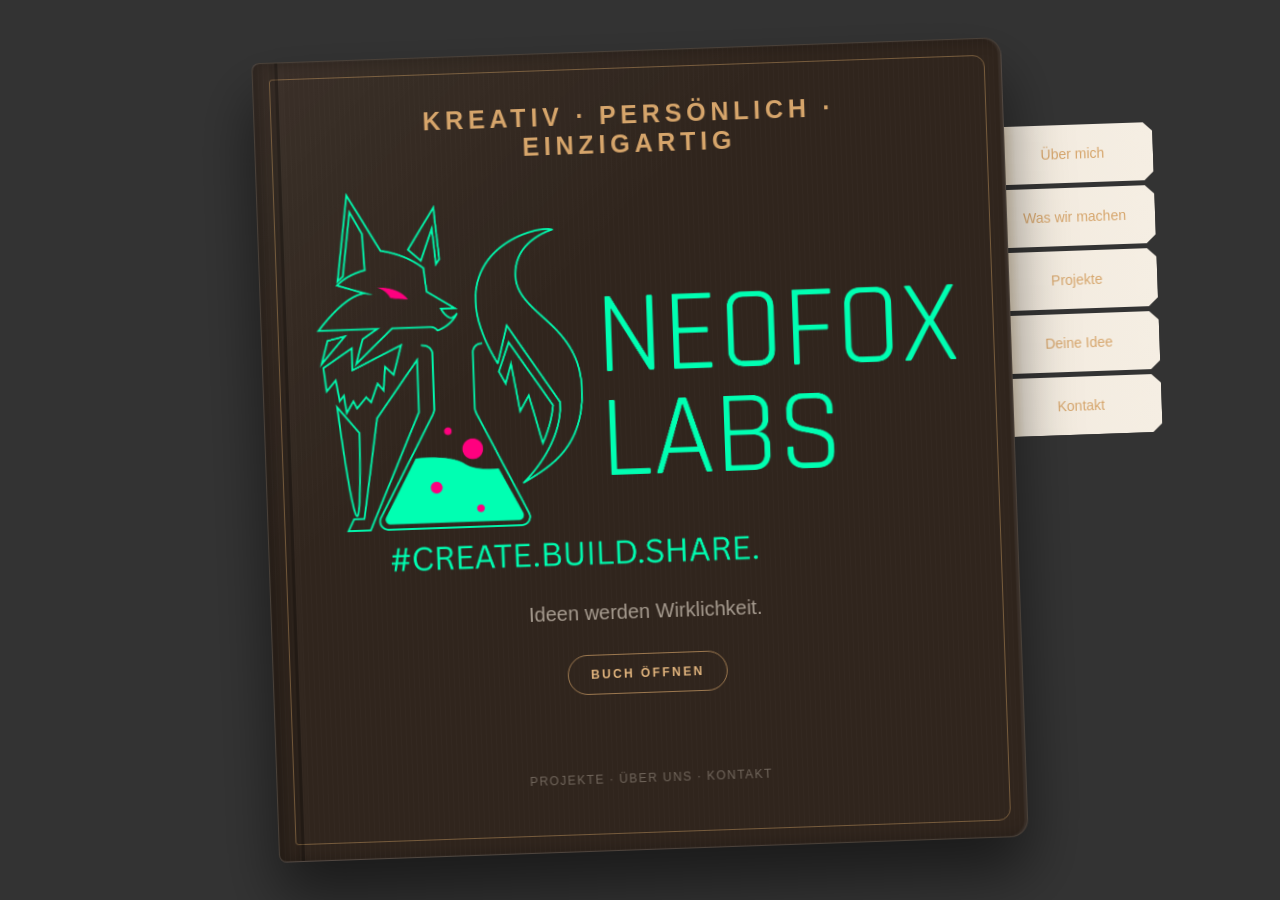
==== commit b38addae: "some changes" ====
--- a/html/index.html
+++ b/html/index.html
@@ -83,47 +83,46 @@
                                         Vielleicht beginnt auf den nächsten Seiten<br>
                                         auch deine Geschichte.
                                     </span>
-
-                                    <!--Steuerungsbuttons-->
-                                    <div class="catalog-controls" id="catalogControls">
-
-                                        <button
-                                            class="catalog-arrow"
-                                            id="homePage"
-                                            type="button"
-                                            aria-label="Startseite"
-                                        >
-                                            &#x2302;
-                                        </button>
-
-                                        <button
-                                            class="catalog-arrow"
-                                            id="previousPages"
-                                            type="button"
-                                            aria-label="Vorherige Seite"
-                                        >
-                                            &#8592;
-                                        </button>
-                                    
-                                        <button
-                                            class="close-catalog"
-                                            id="closeCatalog"
-                                            type="button"
-                                        >
-                                            Katalog schliessen
-                                        </button>
-                                    
-                                        <button
-                                            class="catalog-arrow"
-                                            id="nextPages"
-                                            type="button"
-                                            aria-label="Nächste Seite"
-                                        >
-                                            &#8594;
-                                        </button>
-                                    
-                                    </div>
-
+                                </div>
+
+                                <!--Steuerungsbuttons-->
+                                <div class="catalog-controls" id="catalogControls">
+
+                                    <button
+                                        class="catalog-arrow"
+                                        id="homePage"
+                                        type="button"
+                                        aria-label="Startseite"
+                                    >
+                                        &#x2302;
+                                    </button>
+
+                                    <button
+                                        class="catalog-arrow"
+                                        id="previousPages"
+                                        type="button"
+                                        aria-label="Vorherige Seite"
+                                    >
+                                        &#8592;
+                                    </button>
+                                
+                                    <button
+                                        class="close-catalog"
+                                        id="closeCatalog"
+                                        type="button"
+                                    >
+                                        Katalog schliessen
+                                    </button>
+                                
+                                    <button
+                                        class="catalog-arrow"
+                                        id="nextPages"
+                                        type="button"
+                                        aria-label="Nächste Seite"
+                                    >
+                                        &#8594;
+                                    </button>
+                                
                                 </div>
                             
                                 <!-- Feste rechte Buchseite -->
@@ -233,10 +232,19 @@
                                                     5
                                                 </span>
                                             </div>
-                                        
                                             <div class="sheet-back page-layout just_cont">
                                                 <!--Seite 6-->
-                                                <h1 class="font-color">Projekte</h1>
+                                                <h1 class="font-color font-handletter">Unser erster Stand</h1>
+                                                <div class="photo-wrapper">
+                                                    <img src="/pics/Stand-Schlossmarkt.webp" style="height: 400px; width:auto; transform: rotate(-15deg)" alt="">
+
+                                                    <span class="tape tape-top-left"></span>
+                                                    <span class="tape tape-bottom-right"></span>
+
+                                                    <span class="tape tape-top-right"></span>
+                                                    <span class="tape tape-bottom-left"></span>
+                                                </div>
+                                                <!--<img src="/pics/Stand-Schlossmarkt.webp" style="height: 400px; width:auto; transform: rotate(-15deg)" alt="">-->
                                                 <span class="page-number page-left">
                                                     6
                                                 </span>
@@ -246,65 +254,551 @@
 
                                     <div id="kapitel_projekte">
                                         <div class="catalog-sheet" data-page="4">
-                                            <div class="sheet-front page-layout">
+                                            <div class="sheet-front page-layout just_cont">
                                                 <!--Seite 7-->
-                                                <div class="margin_to_bo_15"></div>
-                                                <img src="/pics/10.webp" style="width: 400px;" alt="">
+                                                <h1 class="font-color">Projekte</h1>
+                                                <span class="page-number page-right">
+                                                    7
+                                                </span>
+                                            </div>
+                                        
+                                            <div class="sheet-back page-layout centered">
+                                                <!--Seite 8-->
+                                                <img src="/pics/10.webp" style="width: 55%;" alt="">
                                                 <div class="margin_to_bo_10"></div>
                                                 <h2 class="font-color">Schloss Leuk beleuchtet</h2>
-                                                <span class="page-number page-right">
-                                                    7
-                                                </span>
-                                            </div>
-                                        
-                                            <div class="sheet-back page-layout">
-                                                <!--Seite 8-->
-                                                <div class="margin_to_bo_35"></div>
-                                                <h2 class="font-color">Schloss Leuk beleuchtet</h2>
+                                                <span class="page-number page-left">
+                                                    8
+                                                </span>
+                                            </div>
+                                        </div>
+                                    
+                                        <div class="catalog-sheet" data-page="5">
+                                            <div class="sheet-front page-layout centered">
+                                                <!--Seite 9-->
                                                 <h3 class="font-color">Informationen</h3>
                                                 <div class="font-color">
                                                     <table>
-                                                        <tr class="height_30">
+                                                        <tr class="height_20">
+                                                            <td class="width_250">Material: </td>
+                                                            <td class="width_250">1,5 x DIN A3 Sperrholz</td>
+                                                        </tr>
+                                                        <tr class="height_20">
+                                                            <td class="width_250">Beizen & Bemalen</td>
+                                                            <td class="width_250">1 h</td>
+                                                        </tr>
+                                                        <tr class="height_20">
                                                             <td class="width_250">Laserdauer:</td>
-                                                            <td>20 min</td>
-                                                        </tr>
-                                                        <tr class="height_30">
-                                                            <td class="width_250">Anzahl und Grösse Sperrholz:</td>
-                                                            <td>1,5 DinA3</td>
-                                                        </tr>
-                                                        <tr class="height_30">
+                                                            <td class="width_250">20 min</td>
+                                                        </tr>
+                                                        <tr class="height_20">
                                                             <td class="width_250">Baudauer:</td>
-                                                            <td>1,5 h</td>
-                                                        </tr>
-                                                        <tr class="height_30">
+                                                            <td class="width_250">1.5 h</td>
+                                                        </tr>
+                                                        <tr class="height_20"></tr>
+                                                        <tr class="height_20">
                                                             <td class="width_250">Preis mit Beleuchtung:</td>
-                                                            <td>60 CHF</td>
-                                                        </tr>
-                                                        <tr class="height_30">
+                                                            <td class="width_250">59.90 CHF</td>
+                                                        </tr>
+                                                        <tr class="height_20">
                                                             <td class="width_250">Preis ohne Beleuchtung:</td>
-                                                            <td>50 CHF</td>
+                                                            <td class="width_250">49.90 CHF</td>
                                                         </tr>
                                                     </table>
                                                 </div>
-                                                <span class="page-number page-left">
-                                                    8
-                                                </span>
-
-                                            </div>
-                                        </div>
-                                    
-                                        <div class="catalog-sheet" data-page="2">
-                                            <div class="sheet-front page-layout">
-                                                <!--Seite 9-->
+                                                <div class="project-video"
+                                                     data-video-id="TwSozvK8WMw">
+                                                                                            
+                                                    <img
+                                                        src="https://img.youtube.com/vi/TwSozvK8WMw/maxresdefault.jpg"
+                                                        alt="Video zum Projekt Schloss Leuk"
+                                                        class="project-video-thumbnail"
+                                                    >
+                                                                                            
+                                                    <button
+                                                        class="project-video-play"
+                                                        type="button"
+                                                        aria-label="Video abspielen"
+                                                    >
+                                                        ▶
+                                                    </button>
+                                                
+                                                </div>
                                                 <span class="page-number page-right">
                                                     9
                                                 </span>
                                             </div>
                                         
-                                            <div class="sheet-back page-layout">
+                                            <div class="sheet-back page-layout centered">
                                                 <!--Seite 10-->
+                                                <img src="/pics/7.webp" style="width: 55%;" alt="">
+                                                <div class="margin_to_bo_10"></div>
+                                                <h2 class="font-color">Weinbox in Fassoptik</h2>
+                                                <p class="font-color text_center">
+                                                    <strong>Kurze Beschreibung:</strong><br>
+                                                    Geschenkbox für eine Weinflasche in Fassoptik, <br>
+                                                    gefertigt aus lasergeschnittenem Holz und mit <br>
+                                                    individueller Lasergravur veredelt.
+                                                </p>
                                                 <span class="page-number page-left">
                                                     10
+                                                </span>
+                                            </div>
+                                        </div>
+
+                                        <div class="catalog-sheet" data-page="6">
+                                            <div class="sheet-front page-layout centered">
+                                                <!--Seite 11-->
+                                                <h3 class="font-color">Informationen</h3>
+                                                <div class="font-color">
+                                                    <table>
+                                                        <tr class="height_20">
+                                                            <td class="width_250">Material: </td>
+                                                            <td class="width_250">3 x DIN A3 Sperrholz</td>
+                                                        </tr>
+                                                        <tr class="height_20">
+                                                            <td class="width_250">Beizen</td>
+                                                            <td class="width_250">1 h</td>
+                                                        </tr>
+                                                        <tr class="height_20">
+                                                            <td class="width_250">Laserdauer:</td>
+                                                            <td class="width_250">30 min</td>
+                                                        </tr>
+                                                        <tr class="height_20">
+                                                            <td class="width_250">Baudauer:</td>
+                                                            <td class="width_250">2 h</td>
+                                                        </tr>
+                                                        <tr class="height_20"></tr>
+                                                        <tr class="height_20">
+                                                            <td class="width_250">Preis</td>
+                                                            <td class="width_250">64.90 CHF</td>
+                                                        </tr>
+                                                    </table>
+                                                </div>
+                                                
+                                                <span class="page-number page-right">
+                                                    11
+                                                </span>
+                                            </div>
+                                        
+                                            <div class="sheet-back page-layout centered">
+                                                <!--Seite 12-->
+                                                <div class="project-collage">
+                                                    <img src="/pics/11.webp" alt="Button Variante 1">
+                                                    <img src="/pics/6.webp" alt="Button Variante 2">
+                                                    <img src="/pics/4.webp" alt="Button Variante 3">
+                                                </div>
+                                                <h2 class="font-color">Individuelle Buttons</h2>
+                                                <p class="font-color text_center">
+                                                    <strong>Kurze Beschreibung:</strong><br>
+                                                    Verschiedene Grössen und Ausführungen <br>-<br> vom Einzelstück bis zur Kleinserie.
+                                                </p>
+                                                <span class="page-number page-left">
+                                                    12
+                                                </span>
+                                            </div>
+                                        </div>
+
+                                        <div class="catalog-sheet" data-page="7">
+                                            <div class="sheet-front page-layout centered">
+                                                <!--Seite 11-->
+                                                <h3 class="font-color">Informationen</h3>
+                                                <div class="font-color">
+                                                    <table>
+                                                        <tr class="height_20">
+                                                            <td class="width_250">Ausführungen: </td>
+                                                            <td class="width_250">Preis ab:</td>
+                                                        </tr>
+                                                        <tr class="height_10">
+                                                            <td class="width_250"></td>
+                                                            <td class="width_250"></td>
+                                                        </tr>
+                                                        <tr class="height_20">
+                                                            <td class="width_250">Gelstift</td>
+                                                            <td class="width_250"></td>
+                                                        </tr><tr class="height_20">
+                                                            <td class="width_250">25mm</td>
+                                                            <td class="width_250">3 CHF</td>
+                                                        </tr>
+                                                        <tr class="height_10">
+                                                            <td class="width_250"></td>
+                                                            <td class="width_250"></td>
+                                                        </tr>
+                                                        <tr class="height_20">
+                                                            <td class="width_250">Anstecknadel</td>
+                                                            <td class="width_250"></td>
+                                                        </tr>
+                                                        <tr class="height_20">
+                                                            <td class="width_250">32mm / 59mm</td>
+                                                            <td class="width_250">4CHF / 5CHF</td>
+                                                        </tr>
+                                                        <tr class="height_10">
+                                                            <td class="width_250"></td>
+                                                            <td class="width_250"></td>
+                                                        </tr>
+                                                        <tr class="height_20">
+                                                            <td class="width_250">Schlüsselanhänger mit Kette</td>
+                                                            <td class="width_250"></td>
+                                                        </tr>
+                                                        <tr class="height_20">
+                                                            <td class="width_250">32mm</td>
+                                                            <td class="width_250">4CHF</td>
+                                                        </tr>
+                                                        <tr class="height_10">
+                                                            <td class="width_250"></td>
+                                                            <td class="width_250"></td>
+                                                        </tr>
+                                                        <tr class="height_20">
+                                                            <td class="width_250">Magnet</td>
+                                                            <td class="width_250"></td>
+                                                        </tr>
+                                                        <tr class="height_20">
+                                                            <td class="width_250">59mm</td>
+                                                            <td class="width_250">5CHF</td>
+                                                        </tr>
+                                                        <tr class="height_10">
+                                                            <td class="width_250"></td>
+                                                            <td class="width_250"></td>
+                                                        </tr>
+                                                        <tr class="height_20">
+                                                            <td class="width_250">Flaschenöffner mit und ohne<br>Magnet oder mit Schlüsselring</td>
+                                                            <td class="width_250"></td>
+                                                        </tr>
+                                                        <tr class="height_20">
+                                                            <td class="width_250">59mm</td>
+                                                            <td class="width_250">5CHF</td>
+                                                        </tr>
+                                                        <tr class="height_10">
+                                                            <td class="width_250"></td>
+                                                            <td class="width_250"></td>
+                                                        </tr>
+                                                        <tr class="height_20">
+                                                            <td class="width_250">Büroklammer</td>
+                                                            <td class="width_250"></td>
+                                                        </tr>
+                                                        <tr class="height_20">
+                                                            <td class="width_250">25mm</td>
+                                                            <td class="width_250">3CHF</td>
+                                                        </tr>
+                                                        <tr class="height_10">
+                                                            <td class="width_250"></td>
+                                                            <td class="width_250"></td>
+                                                        </tr>
+                                                        <tr class="height_20">
+                                                            <td class="width_250">Haarspange</td>
+                                                            <td class="width_250"></td>
+                                                        </tr>
+                                                        <tr class="height_20">
+                                                            <td class="width_250">25mm</td>
+                                                            <td class="width_250">3CHF</td>
+                                                        </tr>
+                                                        <tr class="height_10">
+                                                            <td class="width_250"></td>
+                                                            <td class="width_250"></td>
+                                                        </tr>
+                                                        <tr class="height_20">
+                                                            <td class="width_250">Ring</td>
+                                                            <td class="width_250"></td>
+                                                        </tr>
+                                                        <tr class="height_20">
+                                                            <td class="width_250">25mm</td>
+                                                            <td class="width_250">3CHF</td>
+                                                        </tr>
+                                                        <tr class="height_10">
+                                                            <td class="width_250"></td>
+                                                            <td class="width_250"></td>
+                                                        </tr>
+                                                        <tr class="height_20">
+                                                            <td class="width_250">Ohrstecker</td>
+                                                            <td class="width_250"></td>
+                                                        </tr>
+                                                        <tr class="height_20">
+                                                            <td class="width_250">25mm</td>
+                                                            <td class="width_250">3CHF</td>
+                                                        </tr>
+                                                        <tr class="height_20">
+                                                            <td class="width_250"></td>
+                                                            <td class="width_250"></td>
+                                                        </tr>
+                                                        <tr class="height_20"></tr>
+                                                        <tr class="height_20">
+                                                            <td class="width_250">Baudauer:</td>
+                                                            <td class="width_250">20 min</td>
+                                                        </tr>
+                                                    </table>
+                                                </div>
+                                                
+                                                <span class="page-number page-right">
+                                                    11
+                                                </span>
+                                            </div>
+                                        
+                                            <div class="sheet-back page-layout centered">
+                                                <!--Seite 12-->
+                                                <div class="height_300 fullscreen">
+                                                    <img src="/pics/1.webp" style="width: 35%;" alt="">
+                                                    <h2 class="font-color">Holzkiste mit Schiebedeckel</h2>
+                                                </div>
+                                                <div class="margin_to_bo_15"></div>
+                                                <div class="height_300 fullscreen">
+                                                    <img src="/pics/14.webp" style="width: 35%;" alt="">
+                                                    <h2 class="font-color">Holzgruess - Knusperwaffel</h2>
+                                                </div>
+                                                <span class="page-number page-left">
+                                                    12
+                                                </span>
+                                            </div>
+                                        </div>
+
+                                        <div class="catalog-sheet" data-page="8">
+                                            <div class="sheet-front page-layout centered">
+                                                <!--Seite 13-->
+                                                <h3 class="font-color">Informationen</h3>
+                                                <div class="font-color">
+                                                    <div class="height_300 fullscreen form_button">
+                                                        <table>
+                                                            <tr class="height_20">
+                                                                <td class="width_250">Material: </td>
+                                                                <td class="width_250">1,5 x DIN A3 Sperrholz</td>
+                                                            </tr>
+                                                            <tr class="height_20">
+                                                                <td class="width_250">Beizen</td>
+                                                                <td class="width_250">20 min</td>
+                                                            </tr>
+                                                            <tr class="height_20">
+                                                                <td class="width_250">Laserdauer:</td>
+                                                                <td class="width_250">30 min</td>
+                                                            </tr>
+                                                            <tr class="height_20">
+                                                                <td class="width_250">Baudauer:</td>
+                                                                <td class="width_250">30 min</td>
+                                                            </tr>
+                                                            <tr class="height_20">
+                                                                <td class="width_250">Grösse:</td>
+                                                                <td class="width_250">18x8.8x5.5cm</td>
+                                                            </tr>
+                                                            <tr class="height_20"></tr>
+                                                            <tr class="height_20">
+                                                                <td class="width_250">Preis</td>
+                                                                <td class="width_250">29.90 CHF</td>
+                                                            </tr>
+                                                        </table>
+                                                    </div>
+                                                    <div class="margin_to_bo_15"></div>
+                                                    <div class="height_300 fullscreen form_button">
+                                                        <table>
+                                                            <tr class="height_20">
+                                                                <td class="width_250">Material: </td>
+                                                                <td class="width_250">0,5 x DIN A4 Sperrholz</td>
+                                                            </tr>
+                                                            <tr class="height_20">
+                                                                <td class="width_250">Beizen</td>
+                                                                <td class="width_250">20 min</td>
+                                                            </tr>
+                                                            <tr class="height_20">
+                                                                <td class="width_250">Laserdauer:</td>
+                                                                <td class="width_250">5 min</td>
+                                                            </tr>
+                                                            <tr class="height_20">
+                                                                <td class="width_250">Baudauer:</td>
+                                                                <td class="width_250">10 min</td>
+                                                            </tr>
+                                                            <tr class="height_20">
+                                                                <td class="width_250">Grösse:</td>
+                                                                <td class="width_250">6.8x6.8x3.3cm</td>
+                                                            </tr>
+                                                            <tr class="height_20"></tr>
+                                                            <tr class="height_20">
+                                                                <td class="width_250">Preis</td>
+                                                                <td class="width_250">7.50 CHF</td>
+                                                            </tr>
+                                                        </table>
+                                                    </div>
+                                                </div>
+                                                
+                                                <span class="page-number page-right">
+                                                    13
+                                                </span>
+                                            </div>
+                                        
+                                            <div class="sheet-back page-layout centered">
+                                                <!--Seite 14-->
+                                                <div class="height_300 fullscreen">
+                                                    <img src="/pics/13.webp" style="width: 25%;" alt="">
+                                                    <h2 class="font-color">Fotopuzzel<br>graviert und geschnitten</h2>
+                                                </div>
+                                                <div class="margin_to_bo_15"></div>
+                                                <div class="height_300 fullscreen just_cont">
+                                                    <img src="/pics/15.webp" style="width: 25%;" alt="">
+                                                    <h2 class="font-color">Bambus Schneidebrett</h2>
+                                                </div>
+                                                <span class="page-number page-left">
+                                                    14
+                                                </span>
+                                            </div>
+                                        </div>
+
+                                        <div class="catalog-sheet" data-page="9">
+                                            <div class="sheet-front page-layout centered">
+                                                <!--Seite 15-->
+                                                <h3 class="font-color">Informationen</h3>
+                                                <div class="font-color">
+                                                    <div class="height_300 fullscreen form_button">
+                                                        <table>
+                                                            <tr class="height_20">
+                                                                <td class="width_250">Material: </td>
+                                                                <td class="width_250">1 x DIN A3 Sperrholz</td>
+                                                            </tr>
+                                                            <tr class="height_20">
+                                                                <td class="width_250">Laserdauer:</td>
+                                                                <td class="width_250">1 h</td>
+                                                            </tr>
+                                                            <tr class="height_20"></tr>
+                                                            <tr class="height_20">
+                                                                <td class="width_250">Preis</td>
+                                                                <td class="width_250">24.90 CHF</td>
+                                                            </tr>
+                                                        </table>
+                                                    </div>
+                                                    <div class="margin_to_bo_15"></div>
+                                                    <div class="height_300 fullscreen form_button">
+                                                        <table>
+                                                            <tr class="height_20">
+                                                                <td class="width_250">Material: </td>
+                                                                <td class="width_250">Bambus</td>
+                                                            </tr>
+                                                            <tr class="height_20">
+                                                                <td class="width_250">Laserdauer:</td>
+                                                                <td class="width_250">45 min</td>
+                                                            </tr>
+                                                            <tr class="height_20"></tr>
+                                                            <tr class="height_20">
+                                                                <td class="width_250">Preis für 28x21cm</td>
+                                                                <td class="width_250">12 CHF</td>
+                                                            </tr>
+                                                            <tr class="height_20">
+                                                                <td class="width_250">Preis für 33x24cm</td>
+                                                                <td class="width_250">15 CHF</td>
+                                                            </tr>
+                                                        </table>
+                                                    </div>
+                                                </div>
+                                            </div>
+                                        
+                                            <div class="sheet-back page-layout centered">
+                                                <!--Seite 16-->
+                                                <div class="height_300 fullscreen">
+                                                    <img src="/pics/3.webp" style="width: 25%;" alt="">
+                                                    <h2 class="font-color">Essig und Öl-Ständer<br>gebeizt, graviert und geschnitten</h2>
+                                                </div>
+                                                <div class="margin_to_bo_15"></div>
+                                                <div class="height_300 fullscreen">
+                                                    <img src="/pics/2.webp" style="width: 25%; transform: rotate(240deg);" alt="">
+                                                    <h2 class="font-color">Finanzspritze</h2>
+                                                </div>
+                                                <span class="page-number page-left">
+                                                    16
+                                                </span>
+                                            </div>
+                                        </div>
+
+                                        <div class="catalog-sheet" data-page="10">
+                                            <div class="sheet-front page-layout centered">
+                                                <!--Seite 17-->
+                                                <h3 class="font-color">Informationen</h3>
+                                                <div class="font-color">
+                                                    <div class="height_300 fullscreen form_button">
+                                                        <table>
+                                                            <tr class="height_20">
+                                                                <td class="width_250">Material: </td>
+                                                                <td class="width_250">1 x DIN A4 Sperrholz</td>
+                                                            </tr>
+                                                            <tr class="height_20">
+                                                                <td class="width_250">Beizen</td>
+                                                                <td class="width_250">20 min</td>
+                                                            </tr>
+                                                            <tr class="height_20">
+                                                                <td class="width_250">Laserdauer:</td>
+                                                                <td class="width_250">30 min</td>
+                                                            </tr>
+                                                            <tr class="height_20">
+                                                                <td class="width_250">Baudauer:</td>
+                                                                <td class="width_250">30 min</td>
+                                                            </tr>
+                                                            <tr class="height_20">
+                                                                <td class="width_250">Preis</td>
+                                                                <td class="width_250">19.90 CHF</td>
+                                                            </tr>
+                                                        </table>
+                                                    </div>
+                                                    <div class="margin_to_bo_15"></div>
+                                                    <div class="height_300 fullscreen form_button">
+                                                        <table>
+                                                            <tr class="height_20">
+                                                                <td class="width_250">Material: </td>
+                                                                <td class="width_250">1 x DIN A4 Sperrholz</td>
+                                                            </tr>
+                                                            <tr class="height_20">
+                                                                <td class="width_250">Laserdauer:</td>
+                                                                <td class="width_250">20 min</td>
+                                                            </tr>
+                                                            <tr class="height_20">
+                                                                <td class="width_250">Baudauer:</td>
+                                                                <td class="width_250">5 min</td>
+                                                            </tr>
+                                                            <tr class="height_20"></tr>
+                                                            <tr class="height_20">
+                                                                <td class="width_250">Preis:</td>
+                                                                <td class="width_250">8 CHF</td>
+                                                            </tr>
+                                                        </table>
+                                                    </div>
+                                                    
+                                                </div>
+                                                
+                                                <span class="page-number page-right">
+                                                    17
+                                                </span>
+                                            </div>
+                                        
+                                            <div class="sheet-back page-layout centered">
+                                                <!--Seite 18-->
+                                                <img src="/pics/16.webp" style="width: 55%;" alt="">
+                                                <div class="margin_to_bo_10"></div>
+                                                <h2 class="font-color">Merchandise (für jeden Verein individuell)</h2>
+                                                <span class="page-number page-left">
+                                                    18
+                                                </span>
+                                            </div>
+                                        </div>
+
+                                        <div class="catalog-sheet" data-page="11">
+                                            <div class="sheet-front page-layout centered">
+                                                <!--Seite 19-->
+                                                <h3 class="font-color">Informationen</h3>
+                                                <div class="font-color">
+                                                    <table>
+                                                        <tr class="height_20">
+                                                            <td class="width_250">Material: </td>
+                                                            <td class="width_250">Divers</td>
+                                                        </tr>
+                                                        <tr class="height_20"></tr>
+                                                        <tr class="height_20">
+                                                            <td class="width_250">Preis:</td>
+                                                            <td class="width_250">auf Anfrage</td>
+                                                        </tr>
+                                                    </table>
+                                                </div>
+                                                
+                                                <span class="page-number page-right">
+                                                    19
+                                                </span>
+                                            </div>
+                                        
+                                            <div class="sheet-back page-layout centered">
+                                                <!--Seite 20-->
+                                                <span class="page-number page-left">
+                                                    20
                                                 </span>
                                             </div>
                                         </div>
@@ -336,6 +830,38 @@
                             
                                 <button class="book-tab" data-target="kapitel_kontakt">
                                     Kontakt
+                                </button>
+                            
+                            </div>
+
+                            <div class="project-subtabs">
+                                                
+                                <button class="project-subtab" data-page="5">
+                                    Schloss Leuk
+                                </button>
+                                                            
+                                <button class="project-subtab" data-page="6">
+                                    Weinbox in Fassoptik
+                                </button>
+
+                                <button class="project-subtab" data-page="7">
+                                    Individuelle Buttons
+                                </button>
+                            
+                                <button class="project-subtab" data-page="8">
+                                    Holzkiste / Holzgruess
+                                </button>
+                            
+                                <button class="project-subtab" data-page="9">
+                                    Foto / Schneidebrett
+                                </button>
+                            
+                                <button class="project-subtab" data-page="10">
+                                    Essig/Öl-Ständer / Finanzspritze
+                                </button>
+                            
+                                <button class="project-subtab" data-page="11">
+                                    Merchandise
                                 </button>
                             
                             </div>
--- a/css/style.css
+++ b/css/style.css
@@ -260,7 +260,6 @@
 }
 
 strong{
-    color: var(--box-shadow-mittel);
     font-weight: 900;
 }
 
@@ -323,6 +322,18 @@
     width: 250px;
 }
 
-.height_30{
-    height: 30px;
+.height_10{
+    height: 10px;
+}
+
+.height_20{
+    height: 20px;
+}
+
+.height_250{
+    height: 250px;
+}
+
+.height_300{
+    height: 300px;
 }
--- a/css/catalog.css
+++ b/css/catalog.css
@@ -23,6 +23,14 @@
 
 .page-right{
     right: 35px;
+}
+
+.font-handletter{
+    font-family: "Caveat", cursive;
+    transform: rotate(-15deg);
+    position: fixed;
+    left: 19%;
+    top: 13%;
 }
 
 /* =========================================
@@ -376,7 +384,7 @@
     background: #f3ebdf;
     box-shadow:
         inset 0 0 25px rgba(0, 0, 0, 0.08);
-    z-index: 2;
+    z-index: 1;
 }
 
 .book-base-left {
@@ -645,7 +653,7 @@
     z-index: 800;
     position: absolute;
     left: 0;
-    right: 0;
+    width: 50%;
     bottom: 20px;
     display: flex;
     align-items: center;
@@ -653,6 +661,7 @@
     gap: 18px;
     opacity: 0;
     visibility: hidden;
+
     transform: translateY(15px);
     transition:
         opacity 0.4s ease,
@@ -667,13 +676,22 @@
     margin-top: 28px;
     opacity: 1;
     visibility: visible;
+
+    pointer-events: auto;
+
     transform: translateY(0);
     transition:
-        opacity 0.4s ease 0.5s,
-        transform 0.4s ease 0.5s,
+        opacity 0.25s,
+        transform 0.25s,
         max-height 0.4s ease,
         margin 0.4s ease,
         visibility 0s;
+}
+
+.catalog-controls.is-turning {
+    opacity: 0;
+    visibility: hidden;
+    pointer-events: none;
 }
 
 .catalog-arrow,
@@ -852,6 +870,184 @@
         );
 }
 
+
+/* =========================================
+   UNTERKAPITEL
+========================================= */
+
+.project-subtabs {
+    display: none;
+}
+
+.book-tab-group.active .project-subtabs {
+    display: flex;
+}
+
+
+/* =========================================
+   VIDEOEINBETTUNG
+========================================= */
+
+.project-video {
+    position: relative;
+    width: 65%;
+    aspect-ratio: 16 / 9;
+    margin: 18px auto 0;
+
+    overflow: hidden;
+    cursor: pointer;
+
+    border: 1px solid var(--font-gold);
+    border-radius: 6px;
+}
+
+.project-video-thumbnail {
+    width: 100%;
+    height: 100%;
+
+    display: block;
+    object-fit: cover;
+}
+
+.project-video-play {
+    position: absolute;
+    top: 50%;
+    left: 50%;
+
+    transform: translate(-50%, -50%);
+
+    width: 52px;
+    height: 52px;
+
+    border: 1px solid var(--font-gold);
+    border-radius: 50%;
+
+    background: rgba(243, 235, 223, 0.9);
+    color: var(--font-gold);
+
+    font-size: 18px;
+    cursor: pointer;
+}
+
+.project-video-label {
+    position: absolute;
+    left: 50%;
+    bottom: 12px;
+
+    transform: translateX(-50%);
+
+    color: var(--font-gold);
+    font-size: 14px;
+    font-weight: 600;
+
+    white-space: nowrap;
+}
+
+
+/* =========================================
+   PROJEKT-COLLAGE
+========================================= */
+
+.project-collage {
+    display: grid;
+    grid-template-columns: 2fr 1fr;
+    grid-template-rows: 1fr 1fr;
+    gap: 6px;
+
+    width: 80%;
+    height: 300px;
+
+    overflow: hidden;
+    border-radius: 6px;
+}
+
+.project-collage img {
+    width: 100%;
+    height: 100%;
+    object-fit: contain;
+    display: block;
+}
+
+/* Erstes Bild gross links */
+.project-collage img:first-child {
+    grid-row: 1 / 3;
+}
+
+
+/* ===========================
+   Bild
+=========================== */
+
+.photo-wrapper {
+    position: relative;
+    display: inline-block;
+
+    /* Drehung des gesamten Fotos */
+    transform: rotate(-14deg);
+}
+
+.photo {
+    display: block;
+    width: 550px;
+    max-width: 100%;
+    height: auto;
+}
+
+
+/* ===========================
+   KLEBESTREIFEN
+=========================== */
+
+.tape {
+    position: absolute;
+    z-index: 2;
+
+    width: 120px;
+    height: 35px;
+
+    /* transparentes, leicht beiges Tape */
+    background: rgba(235, 220, 185, 0.45);
+
+    /* leichter Milchglas-Effekt */
+    backdrop-filter: blur(1px);
+    -webkit-backdrop-filter: blur(1px);
+
+    /* dezente Struktur */
+    border: 1px solid rgba(255, 255, 255, 0.25);
+
+    /* kleiner Schatten */
+    box-shadow: 0 2px 4px rgba(0, 0, 0, 0.08);
+}
+
+
+/* oben links */
+.tape-top-left {
+    top: 81px;
+    left: -90px;
+    transform: rotate(-55deg);
+}
+
+/* unten rechts */
+.tape-bottom-right {
+    right: -72px;
+    bottom: 74px;
+    transform: rotate(-55deg);
+}
+
+/* oben rechts */
+.tape-top-right {
+    top: -61px;
+    left: 392px;
+    transform: rotate(20deg);
+}
+
+/* unten links */
+.tape-bottom-left {
+    right: 393px;
+    bottom: -57px;
+    transform: rotate(25deg);
+}
+
 /* =========================================
    TABLET
 ========================================= */
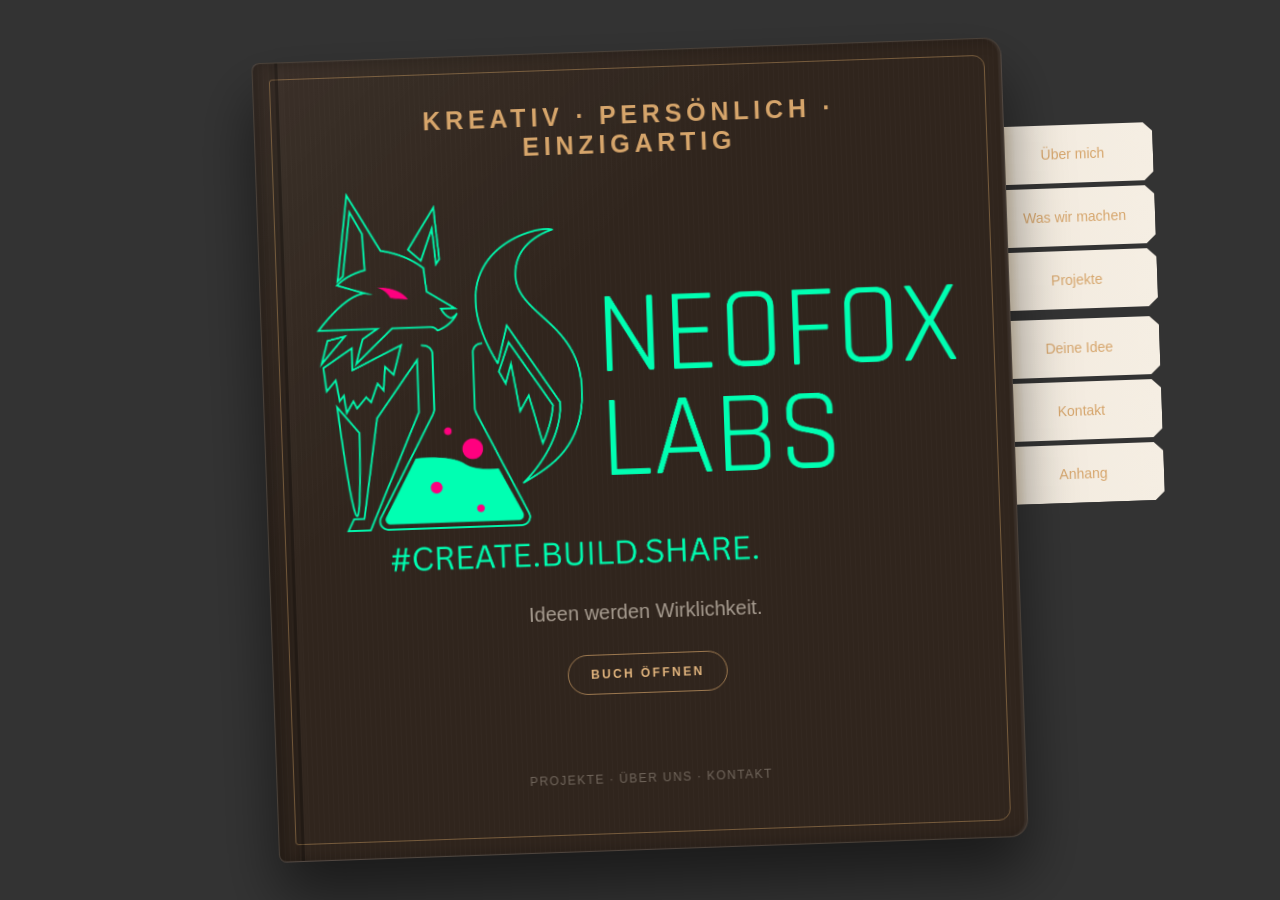
==== commit 561a4f47: "added chapter deine ideen and kontakt" ====
--- a/html/index.html
+++ b/html/index.html
@@ -149,17 +149,17 @@
                                             <a href="#kapitel_projekte" class="sections margin_to_bo_15 book-link padding_left_right_50 toc-entry" data-target="kapitel_projekte">
                                                 <span class="toc-title">Projekte</span>
                                                 <span class="toc-dots"></span>
-                                                <span class="toc-page">3</span>
+                                                <span class="toc-page">7</span>
                                             </a>
                                             <a href="#kapitel_deine_idee" class="sections margin_to_bo_15 book-link padding_left_right_50 toc-entry" data-target="kapitel_deine_idee">
                                                 <span class="toc-title">Deine Idee</span>
                                                 <span class="toc-dots"></span>
-                                                <span class="toc-page">3</span>
+                                                <span class="toc-page">21</span>
                                             </a>
                                             <a href="#kapitel_kontakt" class="sections margin_to_bo_15 book-link padding_left_right_50 toc-entry" data-target="kapitel_kontakt">
                                                 <span class="toc-title">Kontakt</span>
                                                 <span class="toc-dots"></span>
-                                                <span class="toc-page">3</span>
+                                                <span class="toc-page">25</span>
                                             </a>
                                             <div class="margin_to_bo_25"></div>
                                             <a href="#kapitel_anhang" class="sections margin_to_bo_15 book-link padding_left_right_50 toc-entry" data-target="kapitel_anhang">
@@ -803,7 +803,162 @@
                                             </div>
                                         </div>
                                     </div>
-                                
+
+                                    <div id="kapitel_deine_idee">
+                                        <div class="catalog-sheet" data-page="12">
+                                            <div class="sheet-front page-layout centered padding_left_right_50">
+                                                <!--Seite 21-->
+                                                <h1 class="font-color text_center">Deine Idee<br>-Wir setzen sie um-</h1>
+                                                <p class="font-color text_center">
+                                                    Du hast die Idee für ein personalisiertes Geschenk oder ein individuelles Holzprodukt?<br>
+                                                    Wir fertigen es mit Lasergravur und präzisem Laserschnitt aus Holz und anderen Materialien<br>
+                                                    - individuell für Privatpersonen und Firmen. Ob Einzelstück oder Kleinserie - wir entwickeln<br>
+                                                    dein Projet gemeinsam. 
+                                                </p>
+                                                <span class="page-number page-right">
+                                                    21
+                                                </span>
+                                            </div>
+                                        
+                                            <div class="sheet-back page-layout just_cont">
+                                                <!--Seite 22-->
+                                                <h2 class="font-color"><strong>So läuft es ab</strong></h2>
+                                                <h3 class="font-color">1. Anfrage senden</h3>
+                                                <p class="font-color">
+                                                    Du schickst uns deine Idee mit möglichst vielen Infos:
+                                                    <ul>
+                                                        <li class="font-color">Anlass</li>
+                                                        <li class="font-color">Wunschtext</li>
+                                                        <li class="font-color">Stückzahl</li>
+                                                        <li class="font-color">Budgetrahmen</li>
+                                                        <li class="font-color">Termin</li>
+                                                    </ul>
+                                                </p>
+                                                <h3 class="font-color">2. Prüfung & Angebot</h3>
+                                                <p class="font-color">
+                                                    Wir prüfen die Machbarkeit und senden dir ein unverbindliches Angebot
+                                                </p>
+                                                <h3 class="font-color">3. Umsetzung</h3>
+                                                <p class="font-color text_center">
+                                                    Nach deiner Freigabe produzieren wir dein Projekt und versenden es<br>
+                                                    oder übergeben es persönlich
+                                                </p>
+                                                <span class="page-number page-left">
+                                                    22
+                                                </span>
+
+                                            </div>
+                                        </div>
+
+                                        <div class="catalog-sheet" data-page="13">
+                                            <div class="sheet-front page-layout centered padding_left_right_50">
+                                                <!--Seite 23-->
+                                                <h2 class="font-color"><strong>Preise</strong></h2>
+                                                <p class="font-color">
+                                                    Individuelle Projekte starten ab <strong>CHF 39,-</strong><br>
+                                                    Der finale Pris hängt ab von:
+                                                <ul>
+                                                    <li class="font-color">Aufwand</li>
+                                                    <li class="font-color">Grösse</li>
+                                                    <li class="font-color">Stückzahl</li>
+                                                    <li class="font-color">Personalisierung</li>
+                                                    <li class="font-color">Verpackung</li>
+                                                </ul>
+                                                </p>
+                                                <p class="font-color">
+                                                    Klare Offerte vor Produktionsstart - kein Überraschungen
+                                                </p>
+                                                <span class="page-number page-right">
+                                                    23
+                                                </span>
+                                            </div>
+                                        
+                                            <div class="sheet-back page-layout just_cont">
+                                                <!--Seite 24-->
+                                                <h2 class="font-color"><strong>Für Firmenkunden</strong></h2>
+                                                <p class="font-color">
+                                                    Wir fertigen auch:
+                                                <ul>
+                                                    <li class="font-color">Mitarbeitergeschenke</li>
+                                                    <li class="font-color">Kundengeschenke</li>
+                                                    <li class="font-color">Event-Giveaways</li>
+                                                    <li class="font-color">Kleinserien mit Logo</li>
+                                                </ul>
+                                                </p>
+                                                <p class="font-color text_center">
+                                                    Saubere Gravuren, faire Stückpreise, direkte Kommunikation.<br>
+                                                    Bei grösseren Mengen bitte frühzeitige anfragen.
+                                                </p>
+                                                <span class="page-number page-left">
+                                                    24
+                                                </span>
+
+                                            </div>
+                                        </div>
+                                    </div>
+
+                                    <div id="kapitel_kontakt">
+                                        <div class="catalog-sheet" data-page="14">
+                                            <div class="sheet-front page-layout centered padding_left_right_50">
+                                                <!--Seite 25-->
+                                                <h1 class="font-color">Kontakt</h1>
+                                                <h3 class="font-color">Lass von dir hören</h3>
+                                                <p class="font-color text_center">
+                                                    Keine Scheu - schreib uns! Du hast eine Idee,<br>
+                                                    brauchst Unterstützung oder möchtest ein neues<br>
+                                                    Projekt starten? Wir sind gespannt auf deine Nachricht<br>
+                                                    und freuen uns, gemeinsam mit dir lozulegen.
+                                                </p>
+                                                <div class="margin_to_bo_25"></div>
+                                                <h3  class="font-color">Neofox-Labs</h3>
+                                                <p class="font-color text_center" style="line-height: 0.5;">
+                                                    <em>We build your vision</em>
+                                                </p>
+                                                <a href="tel:+41796603898" class="contact-line text_center">
+                                                    <span class="contact-icon">
+                                                        <svg viewBox="0 0 24 24" aria-hidden="true">
+                                                            <path d="M6.6 10.8c1.4 2.8 3.8 5.1 6.6 6.6l2.2-2.2c.3-.3.7-.4 1.1-.2
+                                                                     1.2.4 2.5.7 3.8.7.6 0 1 .4 1 1V20c0 .6-.4 1-1 1
+                                                                     C10.8 21 3 13.2 3 3.7c0-.6.4-1 1-1h3.5c.6 0 1 .4 1 1
+                                                                     0 1.3.2 2.6.7 3.8.1.4 0 .8-.2 1.1l-2.2 2.2z"/>
+                                                        </svg>
+                                                    </span>
+                                                    +41 79 660 38 98
+                                                </a>
+                                                <div class="contact-line text_center">
+                                                    <span class="contact-icon">
+                                                        <svg viewBox="0 0 24 24" aria-hidden="true">
+                                                            <path d="M12 2C8.1 2 5 5.1 5 9c0 5.3 7 13 7 13s7-7.7 7-13
+                                                                     c0-3.9-3.1-7-7-7zm0 9.5A2.5 2.5 0 1 1 12 6a2.5 2.5 0 0 1 0 5.5z"/>
+                                                        </svg>
+                                                    </span>
+                                                    Rue de la Sighèse 5, CH-3960 Siders
+                                                </div>
+                                                <a href="mailto:christian@neofox-labs.com" class="contact-line text_center">
+                                                    <span class="contact-icon">
+                                                        <svg viewBox="0 0 24 24" aria-hidden="true">
+                                                            <path d="M20 4H4c-1.1 0-2 .9-2 2v12c0 1.1.9 2 2 2h16
+                                                                     c1.1 0 2-.9 2-2V6c0-1.1-.9-2-2-2zm0 4-8 5-8-5V6
+                                                                     l8 5 8-5v2z"/>
+                                                        </svg>
+                                                    </span>
+                                                    christian@neofox-labs.com
+                                                </a>
+                                                <span class="page-number page-right">
+                                                    25
+                                                </span>
+                                            </div>
+                                        
+                                            <div class="sheet-back page-layout just_cont">
+                                                <!--Seite 26-->
+                                                <span class="page-number page-left">
+                                                    26
+                                                </span>
+
+                                            </div>
+                                        </div>
+                                    </div>
+
                                 </div>
                             
                             </div>
@@ -823,6 +978,38 @@
                                 <button class="book-tab" data-target="kapitel_projekte">
                                     Projekte
                                 </button>
+
+                                <div class="project-subtabs">
+
+                                    <button class="project-subtab" data-page="5">
+                                        Schloss Leuk
+                                    </button>
+
+                                    <button class="project-subtab" data-page="6">
+                                        Weinbox in Fassoptik
+                                    </button>
+
+                                    <button class="project-subtab" data-page="7">
+                                        Individuelle Buttons
+                                    </button>
+                                
+                                    <button class="project-subtab" data-page="8">
+                                        Holzkiste / Holzgruess
+                                    </button>
+                                
+                                    <button class="project-subtab" data-page="9">
+                                        Foto / Schneidebrett
+                                    </button>
+                                
+                                    <button class="project-subtab" data-page="10">
+                                        Essig/Öl-Ständer / Finanzspritze
+                                    </button>
+                                
+                                    <button class="project-subtab" data-page="11">
+                                        Merchandise
+                                    </button>
+                                
+                                </div>
                             
                                 <button class="book-tab" data-target="kapitel_deine_idee">
                                     Deine Idee
@@ -831,37 +1018,9 @@
                                 <button class="book-tab" data-target="kapitel_kontakt">
                                     Kontakt
                                 </button>
-                            
-                            </div>
-
-                            <div class="project-subtabs">
-                                                
-                                <button class="project-subtab" data-page="5">
-                                    Schloss Leuk
-                                </button>
-                                                            
-                                <button class="project-subtab" data-page="6">
-                                    Weinbox in Fassoptik
-                                </button>
-
-                                <button class="project-subtab" data-page="7">
-                                    Individuelle Buttons
-                                </button>
-                            
-                                <button class="project-subtab" data-page="8">
-                                    Holzkiste / Holzgruess
-                                </button>
-                            
-                                <button class="project-subtab" data-page="9">
-                                    Foto / Schneidebrett
-                                </button>
-                            
-                                <button class="project-subtab" data-page="10">
-                                    Essig/Öl-Ständer / Finanzspritze
-                                </button>
-                            
-                                <button class="project-subtab" data-page="11">
-                                    Merchandise
+
+                                <button class="book-tab" data-target="kapitel_anhang">
+                                    Anhang
                                 </button>
                             
                             </div>
--- a/css/catalog.css
+++ b/css/catalog.css
@@ -872,15 +872,98 @@
 
 
 /* =========================================
-   UNTERKAPITEL
+   PROJEKT-UNTERREITER
 ========================================= */
 
 .project-subtabs {
-    display: none;
-}
-
-.book-tab-group.active .project-subtabs {
     display: flex;
+    flex-direction: column;
+
+    width: 135px;
+
+    margin-left: 20px;
+
+    gap: 3px;
+
+    max-height: 0;
+    opacity: 0;
+    overflow: hidden;
+    pointer-events: none;
+
+    transition:
+        max-height 0.35s ease,
+        opacity 0.25s ease,
+        margin 0.35s ease;
+}
+
+
+/* sichtbar wenn Projekte aktiv */
+
+.project-subtabs.is-visible {
+    max-height: 350px;
+
+    opacity: 1;
+    pointer-events: auto;
+
+    margin-top: 2px;
+    margin-bottom: 4px;
+}
+
+
+/* =========================================
+   EINZELNER UNTERREITER
+========================================= */
+
+.project-subtab {
+    width: 135px;
+    min-height: 32px;
+    padding: 5px 10px;
+    border: none;
+    background:
+        linear-gradient(
+            90deg,
+            #eadcc5 0px,
+            #f3ebdf 8px,
+            #f5eee3 100%
+        );
+
+    color: var(--font-gold);
+    font-family: inherit;
+    font-size: 10px;
+    line-height: 1.2;
+    cursor: pointer;
+    clip-path: polygon(
+        0 0,
+        94% 0,
+        100% 15%,
+        100% 85%,
+        94% 100%,
+        0 100%
+    );
+    filter:
+        drop-shadow(
+            2px 2px 2px rgba(0, 0, 0, 0.22)
+        );
+    transition:
+        transform 0.2s ease,
+        background-color 0.2s ease;
+}
+
+.project-subtab:hover {
+    transform: translateX(5px);
+}
+
+.project-subtab.active {
+    transform: translateX(7px);
+    font-weight: 600;
+    background:
+        linear-gradient(
+            90deg,
+            #c89420 0px,
+            #d8ae4c 6px,
+            #efe2cd 12px,
+            #f5eee3 100%
+        );
 }
 
 
@@ -1047,6 +1130,37 @@
     bottom: -57px;
     transform: rotate(25deg);
 }
+
+
+/* =========================================
+   KONTAKT
+========================================= */
+.contact-line {
+    display: flex;
+    align-items: center;
+    gap: 10px;
+
+    color: #c38300;
+    text-decoration: none;
+}
+
+.contact-icon {
+    width: 20px;
+    height: 20px;
+    flex-shrink: 0;
+}
+
+.contact-icon svg {
+    width: 100%;
+    height: 100%;
+    display: block;
+    fill: currentColor;
+}
+
+a.contact-line:hover {
+    text-decoration: underline;
+}
+
 
 /* =========================================
    TABLET
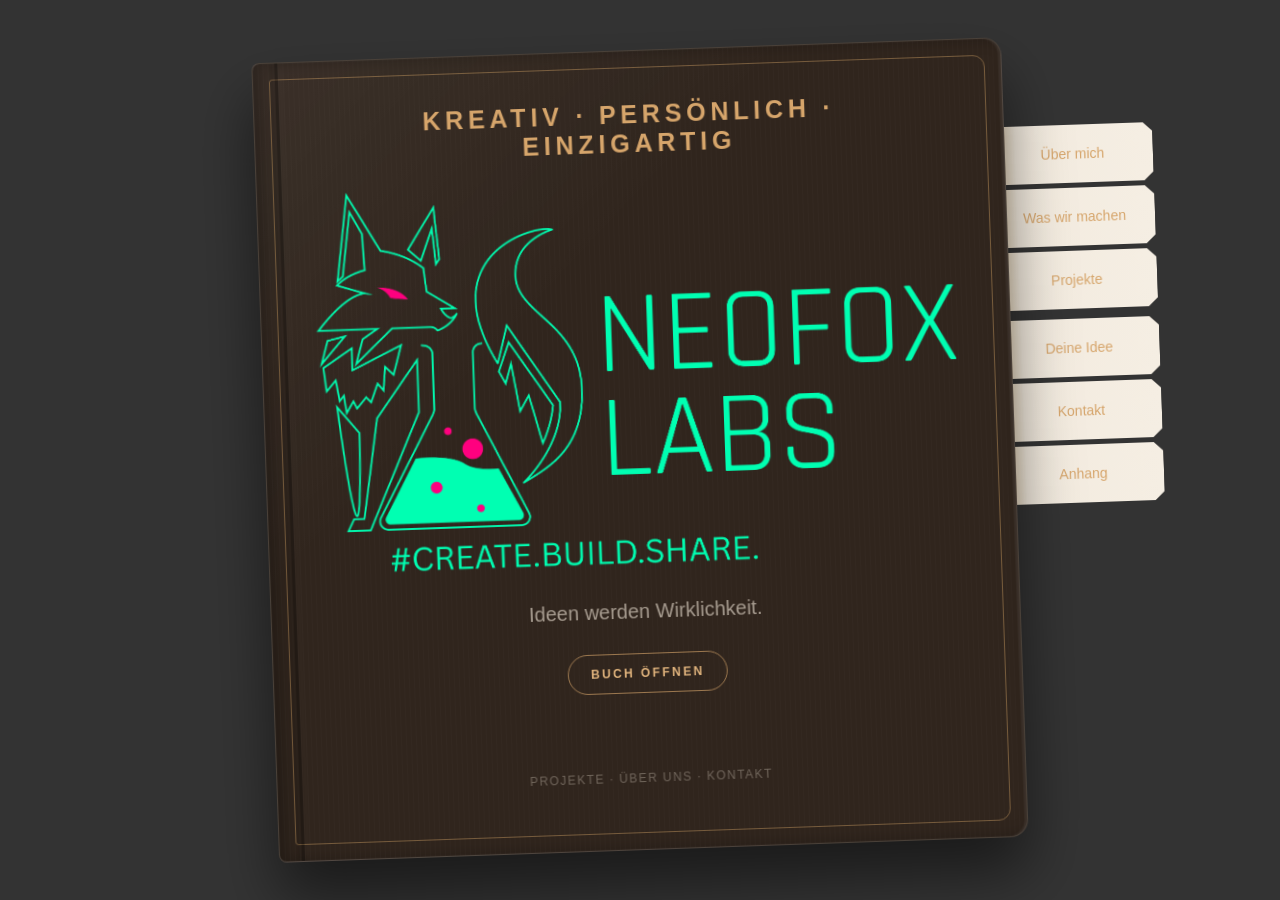
==== commit cdb88245: "new pictures added, anhang filled, new css-parts added" ====
--- a/html/index.html
+++ b/html/index.html
@@ -165,7 +165,7 @@
                                             <a href="#kapitel_anhang" class="sections margin_to_bo_15 book-link padding_left_right_50 toc-entry" data-target="kapitel_anhang">
                                                 <span class="toc-title">Anhang</span>
                                                 <span class="toc-dots"></span>
-                                                <span class="toc-page">3</span>
+                                                <span class="toc-page">26</span>
                                             </a>
                                             <span class="page-number page-right">
                                                 1
@@ -944,6 +944,12 @@
                                                     </span>
                                                     christian@neofox-labs.com
                                                 </a>
+                                                <div class="margin_to_bo_15"></div>
+                                                <h3 class="font-color">Impressum</h3>
+                                                <p class="font-color text_center" style="margin: 0;">
+                                                    Verantworlich für den Inhalt<br>
+                                                    Christian Schmid, Neofox-Labs
+                                                </p>
                                                 <span class="page-number page-right">
                                                     25
                                                 </span>
@@ -951,10 +957,129 @@
                                         
                                             <div class="sheet-back page-layout just_cont">
                                                 <!--Seite 26-->
+                                                <h1 class="font-color">Anhang</h1>
                                                 <span class="page-number page-left">
                                                     26
                                                 </span>
 
+                                            </div>
+                                        </div>
+                                    </div>
+
+                                    <div id="kapitel_anhang">
+                                        <div class="catalog-sheet" data-page="15">
+                                            <div class="sheet-front page-layout centered padding_left_right_50">
+                                                <!--Seite 27-->
+                                                <h1 class="font-color">Datenschutz</h1>
+                                                <h3 class="font-color">1. Allgemeines</h3>
+                                                <p class="font-color text_center">
+                                                    Wir behandeln personenbezogene Daten vertraulich und entsprechend den geltenden Datenschutzbestimmungen der Schweiz.
+                                                </p>
+                                                <h3 class="font-color">2. Erhobene Daten</h3>
+                                                <p class="font-color text_center">
+                                                    Beim Besuch dieser Website können technische Informationen gespeichert werden, beispielsweise:<br>
+                                                    IP-Adresse<br>
+                                                    Browsertyp<br>
+                                                    Betriebssystem<br>
+                                                    Datum und Uhrzeit des Zugriffs<br>                                         
+                                                    Diese Daten dienen ausschließlich dem sicheren Betrieb der Website.
+                                                </p>
+                                                <h3 class="font-color">3. Kontaktaufnahme</h3>
+                                                <p class="font-color text_center">
+                                                    Wenn Sie uns per E-Mail oder Telefon kontaktieren, werden die von Ihnen 
+                                                    übermittelten Angaben zur Bearbeitung Ihrer Anfrage und einer allfälligen 
+                                                    weiteren Zusammenarbeit verwendet. Die Daten werden nicht für andere 
+                                                    Zwecke verwendet, sofern dafür keine entsprechende Rechtsgrundlage besteht.
+                                                </p>
+                                                <span class="page-number page-right">
+                                                    27
+                                                </span>
+                                            </div>
+                                        
+                                            <div class="sheet-back page-layout just_cont  padding_left_right_50">
+                                                <!--Seite 28-->
+                                                <h3 class="font-color">4. Cookies</h3>
+                                                <p class="font-color text_center">
+                                                    Diese Website verwendet zur Zeit keine Cookies.
+                                                </p>
+                                                <h3 class="font-color">5. Hosting</h3>
+                                                <p class="font-color text_center">
+                                                    Die Website wird bei Hostpoint AG in der Schweiz gehostet.
+                                                    Im Rahmen des Hostings können technisch notwendige Logdaten verarbeitet werden.
+                                                </p>
+                                                <h3 class="font-color">6. Externe Links</h3>
+                                                <p class="font-color text_center">
+                                                    Unsere Website enthält Links zu externen Webseiten (z. B. Instagram oder YouTube).
+                                                    Für deren Inhalte und Datenschutzbestimmungen sind ausschließlich die jeweiligen Betreiber verantwortlich.
+                                                </p>
+                                                <h3 class="font-color">7. Ihre Rechte</h3>
+                                                <p class="font-color text_center">
+                                                    Sie haben das Recht, Auskunft über die bei uns gespeicherten personenbezogenen Daten zu verlangen sowie 
+                                                    deren Berichtigung oder Löschung zu beantragen, soweit keine gesetzlichen Aufbewahrungspflichten entgegenstehen.
+                                                </p>
+                                                <span class="page-number page-left">
+                                                    28
+                                                </span>
+
+                                            </div>
+                                        </div>
+
+                                        <div class="catalog-sheet" data-page="16">
+                                            <div class="sheet-front page-layout centered padding_left_right_50">
+                                                <!--Seite 29-->
+                                                <h3 class="font-color">8. Kontakt</h3>
+                                                <p class="font-color text_center">
+                                                    Bei Fragen zum Datenschutz:<br>
+                                                    Neofox-Labs<br>
+                                                    E-Mail: <a href="mailto:christian@neofox-labs.com" class="contact-line-short">christian@neofox-labs.com</a>
+                                                </p>
+                                                <span class="page-number page-right">
+                                                    29
+                                                </span>
+                                            </div>
+                                        
+                                            <div class="sheet-back page-layout just_cont  padding_left_right_50">
+                                                <!--Seite 30-->
+                                                <h1 class="font-color">Weiter Einblicke</h1>
+                                                <h3 class="font-color">1. Beizen & Oberflächen</h3>
+                                                <p class="font-color text_center">
+                                                    <img src="/später-löschen/1.2.png" style="width: 50px">
+                                                </p>
+                                                <h3 class="font-color">2. Materialien</h3>
+                                                <p class="font-color text_center">
+                                                    <img src="/später-löschen/1.3.png" style="width: 50px">
+                                                </p>
+                                                <h3 class="font-color">3. Ein Blick hinter die Kulissen</h3>
+                                                <p class="font-color text_center">
+                                                    <img src="/später-löschen/1.1.png" style="width: 50px">
+                                                </p>
+                                                <h3 class="font-color">4. Personalisierungsmöglichkeiten</h3>
+                                                <p class="font-color text_center">
+                                                    <img src="/später-löschen/1.4.png" style="width: 50px">
+                                                </p>
+                                                <h3 class="font-color">5. Details, die bei den Projekten keinen Platz mehr hatten</h3>
+                                                <p class="font-color text_center">
+                                                    <img src="/später-löschen/1.5.png" style="width: 50px">
+                                                </p>
+                                                <span class="page-number page-left">
+                                                    30
+                                                </span>
+                                            </div>
+                                        </div>
+
+                                        <div class="catalog-sheet" data-page="17">
+                                            <div class="sheet-front page-layout centered padding_left_right_50">
+                                                <!--Seite 29-->
+                                                <span class="page-number page-right">
+                                                    29
+                                                </span>
+                                            </div>
+                                        
+                                            <div class="sheet-back page-layout just_cont  padding_left_right_50">
+                                                <!--Seite 30-->
+                                                <span class="page-number page-left">
+                                                    30
+                                                </span>
                                             </div>
                                         </div>
                                     </div>
@@ -1022,6 +1147,18 @@
                                 <button class="book-tab" data-target="kapitel_anhang">
                                     Anhang
                                 </button>
+
+                                <div class="anhang-subtabs">
+
+                                    <button class="anhang-subtab" data-page="15">
+                                        Datenschutz
+                                    </button>
+
+                                    <button class="anhang-subtab" data-page="17">
+                                        Weitere Einblicke
+                                    </button>
+                                
+                                </div>
                             
                             </div>
 
--- a/css/catalog.css
+++ b/css/catalog.css
@@ -875,7 +875,8 @@
    PROJEKT-UNTERREITER
 ========================================= */
 
-.project-subtabs {
+.project-subtabs,
+.anhang-subtabs {
     display: flex;
     flex-direction: column;
 
@@ -899,7 +900,8 @@
 
 /* sichtbar wenn Projekte aktiv */
 
-.project-subtabs.is-visible {
+.project-subtabs.is-visible,
+.anhang-subtabs.is-visible {
     max-height: 350px;
 
     opacity: 1;
@@ -914,7 +916,8 @@
    EINZELNER UNTERREITER
 ========================================= */
 
-.project-subtab {
+.project-subtab,
+.anhang-subtab {
     width: 135px;
     min-height: 32px;
     padding: 5px 10px;
@@ -949,11 +952,13 @@
         background-color 0.2s ease;
 }
 
-.project-subtab:hover {
+.project-subtab:hover,
+.anhang-subtab:hover {
     transform: translateX(5px);
 }
 
-.project-subtab.active {
+.project-subtab.active,
+.anhang-subtab.active {
     transform: translateX(7px);
     font-weight: 600;
     background:
@@ -1139,9 +1144,22 @@
     display: flex;
     align-items: center;
     gap: 10px;
-
-    color: #c38300;
+    color: var(--font-gold);
     text-decoration: none;
+}
+
+.contact-line-short {
+    display: inline-flex;
+    align-items: center;
+    color: var(--font-gold);
+    text-decoration: none;
+}
+
+.contact-line-short:link,
+.contact-line-short:visited,
+.contact-line-short:hover,
+.contact-line-short:active {
+    color: inherit;
 }
 
 .contact-icon {
@@ -1158,6 +1176,10 @@
 }
 
 a.contact-line:hover {
+    text-decoration: underline;
+}
+
+a.contact-line-short:hover {
     text-decoration: underline;
 }
 
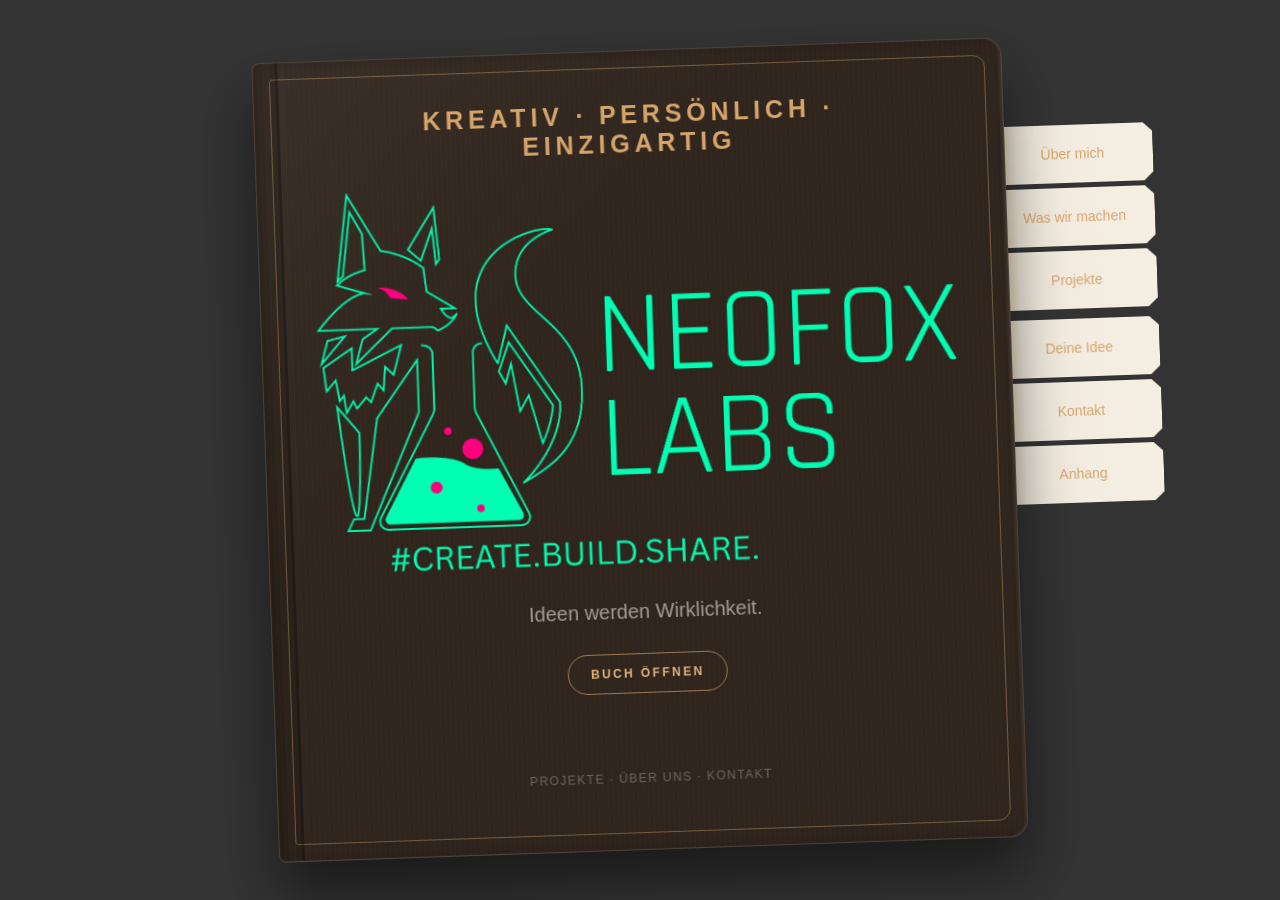
==== commit 5065c3ce: "schreibfehler verbessert" ====
--- a/html/index.html
+++ b/html/index.html
@@ -856,7 +856,7 @@
                                                 <h2 class="font-color"><strong>Preise</strong></h2>
                                                 <p class="font-color">
                                                     Individuelle Projekte starten ab <strong>CHF 39,-</strong><br>
-                                                    Der finale Pris hängt ab von:
+                                                    Der finale Preis hängt ab von:
                                                 <ul>
                                                     <li class="font-color">Aufwand</li>
                                                     <li class="font-color">Grösse</li>
@@ -1037,30 +1037,20 @@
                                                     29
                                                 </span>
                                             </div>
-                                        
+                                        <!--
                                             <div class="sheet-back page-layout just_cont  padding_left_right_50">
-                                                <!--Seite 30-->
-                                                <h1 class="font-color">Weiter Einblicke</h1>
-                                                <h3 class="font-color">1. Beizen & Oberflächen</h3>
-                                                <p class="font-color text_center">
-                                                    <img src="/später-löschen/1.2.png" style="width: 50px">
-                                                </p>
-                                                <h3 class="font-color">2. Materialien</h3>
-                                                <p class="font-color text_center">
-                                                    <img src="/später-löschen/1.3.png" style="width: 50px">
-                                                </p>
-                                                <h3 class="font-color">3. Ein Blick hinter die Kulissen</h3>
-                                                <p class="font-color text_center">
-                                                    <img src="/später-löschen/1.1.png" style="width: 50px">
-                                                </p>
-                                                <h3 class="font-color">4. Personalisierungsmöglichkeiten</h3>
-                                                <p class="font-color text_center">
-                                                    <img src="/später-löschen/1.4.png" style="width: 50px">
-                                                </p>
-                                                <h3 class="font-color">5. Details, die bei den Projekten keinen Platz mehr hatten</h3>
-                                                <p class="font-color text_center">
-                                                    <img src="/später-löschen/1.5.png" style="width: 50px">
-                                                </p>
+                                                Seite 30
+                                                <h1 class="font-color">Weitere Einblicke</h1>
+                                                <h3 class="font-color">1. Einblick in die Werkstatt</h3>
+                                                <div class="project-collage-1">
+                                                    <img src="/pics/17.webp" alt="Button Variante 1">
+                                                    <img src="/pics/18.webp" alt="Button Variante 2">
+                                                    <img src="/pics/19.webp" alt="Button Variante 3">
+                                                    <img src="/pics/20.webp" alt="Button Variante 1">
+                                                    <img src="/pics/21.webp" alt="Button Variante 2">
+                                                    <img src="/pics/22.webp" alt="Button Variante 3">
+                                                    <img src="/pics/23.webp" alt="Button Variante 3">
+                                                </div>
                                                 <span class="page-number page-left">
                                                     30
                                                 </span>
@@ -1069,16 +1059,32 @@
 
                                         <div class="catalog-sheet" data-page="17">
                                             <div class="sheet-front page-layout centered padding_left_right_50">
-                                                <!--Seite 29-->
-                                                <span class="page-number page-right">
-                                                    29
-                                                </span>
-                                            </div>
-                                        
+                                                Seite 31
+                                                <h3 class="font-color">2. Materialien</h3>
+                                                <p class="font-color text_center">
+                                                    <img src="/später-löschen/1.3.png" style="width: 50px">
+                                                </p>
+                                                <h3 class="font-color">3. Beizen & Oberflächen</h3>
+                                                <p class="font-color text_center">
+                                                    <img src="/später-löschen/1.1.png" style="width: 50px">
+                                                </p>
+                                                <h3 class="font-color">4. Personalisierungsmöglichkeiten</h3>
+                                                <p class="font-color text_center">
+                                                    <img src="/später-löschen/1.4.png" style="width: 50px">
+                                                </p>
+                                                <h3 class="font-color">5. Details, die bei den Projekten keinen Platz mehr hatten</h3>
+                                                <p class="font-color text_center">
+                                                    <img src="/später-löschen/1.5.png" style="width: 50px">
+                                                </p>
+                                                <span class="page-number page-right">
+                                                    31
+                                                </span>
+                                            </div>
+                                        -->
                                             <div class="sheet-back page-layout just_cont  padding_left_right_50">
-                                                <!--Seite 30-->
-                                                <span class="page-number page-left">
-                                                    30
+                                                <!--Seite 32-->
+                                                <span class="page-number page-left">
+                                                    32
                                                 </span>
                                             </div>
                                         </div>
@@ -1153,11 +1159,11 @@
                                     <button class="anhang-subtab" data-page="15">
                                         Datenschutz
                                     </button>
-
+                                    <!--
                                     <button class="anhang-subtab" data-page="17">
                                         Weitere Einblicke
                                     </button>
-                                
+                                    -->
                                 </div>
                             
                             </div>
--- a/css/catalog.css
+++ b/css/catalog.css
@@ -1061,6 +1061,101 @@
     grid-row: 1 / 3;
 }
 
+.project-collage-1 {
+    position: relative;
+
+    width: min(78%, 900px);
+    height: 520px;
+
+    margin: 30px auto 0;
+}
+
+/* Grundstil aller Bilder */
+.project-collage-1 img {
+    position: absolute;
+
+    width: 26%;
+    height: auto;
+
+    object-fit: cover;
+    display: block;
+
+    border-radius: 5px;
+
+    /* etwas Tiefe, aber dezent */
+    box-shadow: 0 5px 14px rgba(0, 0, 0, 0.12);
+}
+
+/* Bild 1 – grosses Hauptbild links */
+.project-collage-1 img:nth-child(1) {
+    width: 30%;
+    left: 2%;
+    top: 70px;
+
+    transform: rotate(-2deg);
+    z-index: 2;
+}
+
+/* Bild 2 – oben rechts */
+.project-collage-1 img:nth-child(2) {
+    width: 30%;
+    right: 18%;
+    top: 5px;
+
+    transform: rotate(3deg);
+    z-index: 4;
+}
+
+/* Bild 3 */
+.project-collage-1 img:nth-child(3) {
+    width: 30%;
+    right: 1%;
+    top: 105px;
+
+    transform: rotate(-3deg);
+    z-index: 3;
+}
+
+/* Bild 4 */
+.project-collage-1 img:nth-child(4) {
+    width: 30%;
+    right: 8%;
+    top: 220px;
+
+    transform: rotate(2deg);
+    z-index: 5;
+}
+
+/* Bild 5 */
+.project-collage-1 img:nth-child(5) {
+    width: 30%;
+    left: 35%;
+    bottom: 75px;
+
+    transform: rotate(4deg);
+    z-index: 4;
+}
+
+/* Bild 6 */
+.project-collage-1 img:nth-child(6) {
+    width: 30%;
+    left: 8%;
+    bottom: 50px;
+
+    transform: rotate(-4deg);
+    z-index: 3;
+}
+
+/* Bild 7 */
+.project-collage-1 img:nth-child(7) {
+    width: 30%;
+    right: 2%;
+    bottom: 60px;
+
+    transform: rotate(-2deg);
+    z-index: 2;
+}
+
 
 /* ===========================
    Bild
